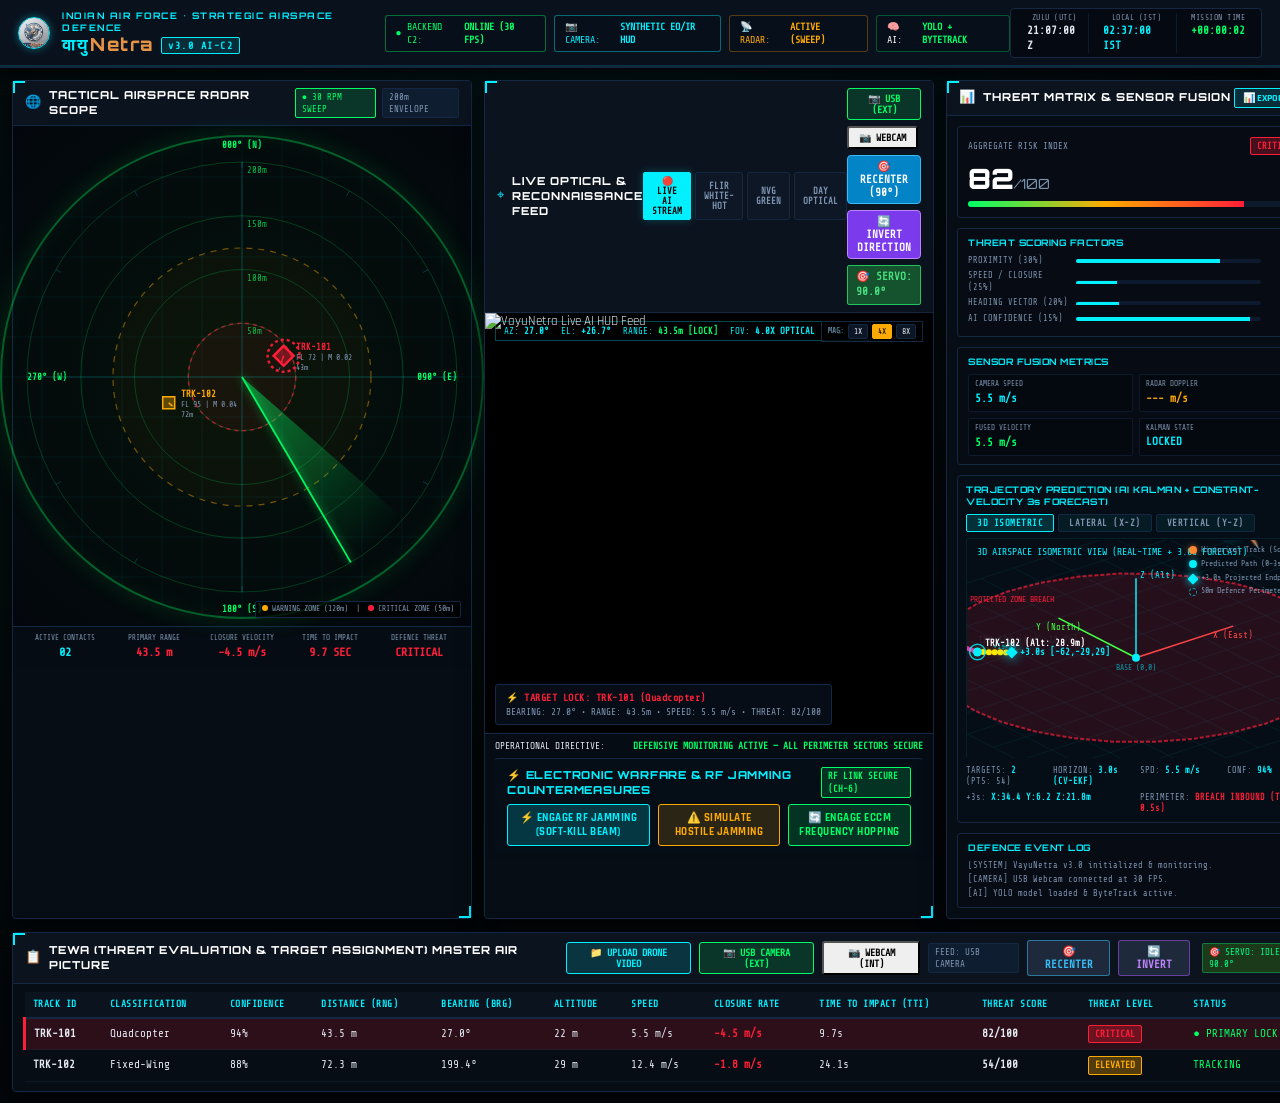
==== frontend/index.html @ 605aa821 "feat(ui): Add prominent hardware gimbal & servo control toolbar directly above the live video feed" ====
<!DOCTYPE html>
<html lang="en">
<head>
  <meta charset="UTF-8">
  <meta name="viewport" content="width=device-width, initial-scale=1.0">
  <title>VayuNetra (वायुNetra) | AI Drone Detection &amp; Airspace Defence C2</title>
  <link rel="stylesheet" href="styles.css?v=3.2">
  <link rel="preconnect" href="https://fonts.googleapis.com">
  <link rel="preconnect" href="https://fonts.gstatic.com" crossorigin>
  <link href="https://fonts.googleapis.com/css2?family=Share+Tech+Mono&family=Rajdhani:wght@500;600;700&family=Orbitron:wght@600;800;900&family=Inter:wght@400;500;600;700&display=swap" rel="stylesheet">
</head>
<body class="cinematic-command-center">

  <!-- =========================================================================
       CLEAN STRATEGIC C2 HEADER
       ========================================================================= -->
  <header class="warroom-header">
    <div class="header-left">
      <div class="iaf-emblem-wrap">
        <img src="vayu_netra_logo.jpg" alt="VayuNetra Logo" width="32" height="32" class="vayu-netra-logo-img" style="width:32px !important; height:32px !important; max-width:32px !important; max-height:32px !important; border-radius:50%; object-fit:cover; flex-shrink:0; border:1.5px solid #00f0ff; box-shadow:0 0 8px rgba(0,240,255,0.4); display:inline-block;">
        <div class="title-group">
          <div class="command-motto">INDIAN AIR FORCE • STRATEGIC AIRSPACE DEFENCE</div>
          <h1 class="main-screen-title"><span class="brand-hi">वायु</span><span class="brand-en">Netra</span> <span class="badge-sector">v3.0 AI-C2</span></h1>
        </div>
      </div>
    </div>

    <!-- CENTER: SYSTEM STATUS PILLS -->
    <div class="header-center">
      <div class="clean-status-pill-group">
        <div class="status-pill pill-online" id="status-pill-c2">
          <span class="pill-dot">●</span> BACKEND C2: <strong id="c2-fps-text">ONLINE (30 FPS)</strong>
        </div>
        <div class="status-pill pill-active" id="status-pill-cam">
          📷 CAMERA: <strong id="cam-status-text">USB WEBCAM (LIVE)</strong>
        </div>
        <div class="status-pill pill-standby" id="status-pill-radar">
          📡 RADAR: <strong id="radar-status-text">STANDBY</strong>
        </div>
        <div class="status-pill pill-ai">
          🧠 AI: <strong class="text-green">YOLO + BYTETRACK</strong>
        </div>
      </div>
    </div>

    <!-- RIGHT: MISSION CLOCKS -->
    <div class="header-right">
      <div class="quad-clock-array">
        <div class="clock-cell">
          <span class="ck-label">ZULU (UTC)</span>
          <span id="clock-zulu" class="ck-val">07:15:32 Z</span>
        </div>
        <div class="clock-cell">
          <span class="ck-label">LOCAL (IST)</span>
          <span id="clock-ist" class="ck-val text-cyan">12:45:32 IST</span>
        </div>
        <div class="clock-cell">
          <span class="ck-label">MISSION TIME</span>
          <span id="clock-met" class="ck-val text-green">+01:42:19</span>
        </div>
      </div>
    </div>
  </header>

  <!-- =========================================================================
       MAIN 3-COLUMN TACTICAL GRID + BOTTOM TARGET MATRIX
       ========================================================================= -->
  <main class="warroom-grid">

    <!-- PANEL 1 (LEFT): TACTICAL AIRSPACE RADAR SCOPE -->
    <section class="c2-display-panel panel-big-board">
      <div class="display-panel-header">
        <div class="panel-tag-group">
          <span class="panel-icon">🌐</span>
          <h2>TACTICAL AIRSPACE RADAR SCOPE</h2>
        </div>
        <div class="panel-pills">
          <span class="pill-mil pill-pulse">● 30 RPM SWEEP</span>
          <span class="pill-mil">200m ENVELOPE</span>
        </div>
      </div>

      <div class="radar-scope-container">
        <canvas id="radarCanvas" width="480" height="480"></canvas>
        <div class="radar-hud-markings">
          <div class="bearing-mark mark-n">000° (N)</div>
          <div class="bearing-mark mark-e">090° (E)</div>
          <div class="bearing-mark mark-s">180° (S)</div>
          <div class="bearing-mark mark-w">270° (W)</div>
          <div class="sam-legend-badge">
            <span class="dot-sam-akash"></span> WARNING ZONE (120m) &nbsp;|&nbsp;
            <span class="dot-sam-dew"></span> CRITICAL ZONE (50m)
          </div>
        </div>
      </div>

      <!-- Real-time Track Vector Telemetry -->
      <div class="bigboard-telemetry-strip">
        <div class="strip-cell">
          <span class="sc-label">ACTIVE CONTACTS</span>
          <span class="sc-val text-cyan" id="track-count-val">00</span>
        </div>
        <div class="strip-cell">
          <span class="sc-label">PRIMARY RANGE</span>
          <span class="sc-val text-red" id="closest-range-val">--- m</span>
        </div>
        <div class="strip-cell">
          <span class="sc-label">CLOSURE VELOCITY</span>
          <span class="sc-val text-amber" id="max-closure-val">--- m/s</span>
        </div>
        <div class="strip-cell">
          <span class="sc-label">TIME TO IMPACT</span>
          <span class="sc-val text-red" id="tti-val">--- SEC</span>
        </div>
        <div class="strip-cell">
          <span class="sc-label">DEFENCE THREAT</span>
          <span class="sc-val text-green" id="air-threat-level">NOMINAL</span>
        </div>
      </div>
    </section>

    <!-- PANEL 2 (CENTER): LIVE OPTICAL RECONNAISSANCE FEED -->
    <section class="c2-display-panel panel-eoir-pod">
      <div class="display-panel-header">
        <div class="panel-tag-group">
          <span class="panel-icon">⌖</span>
          <h2>LIVE OPTICAL &amp; RECONNAISSANCE FEED</h2>
        </div>
        <!-- Clean Vision Mode Switcher -->
        <div class="vision-mode-bar">
          <button class="btn-vision-mode active" id="mode-live-stream" onclick="setVisionMode('LIVE_STREAM')">🔴 LIVE AI STREAM</button>
          <button class="btn-vision-mode" id="mode-flir-white" onclick="setVisionMode('WHITE_HOT')">FLIR WHITE-HOT</button>
          <button class="btn-vision-mode" id="mode-nvg" onclick="setVisionMode('NVG_GREEN')">NVG GREEN</button>
          <button class="btn-vision-mode" id="mode-optical" onclick="setVisionMode('DAY_OPTICAL')">DAY OPTICAL</button>
        </div>

        <!-- Dedicated Hardware Gimbal & Servo Toolbar -->
        <div style="display: flex; align-items: center; gap: 6px; margin-left: auto; flex-wrap: wrap;">
          <button class="btn-source-ctrl btn-usb-act" id="btn-switch-usb1-top" onclick="switchVideoSource('1')" title="Switch to External USB Camera">📷 USB (EXT)</button>
          <button class="btn-source-ctrl btn-cam-act" id="btn-switch-usb0-top" onclick="switchVideoSource('0')" title="Switch to Built-in Laptop Webcam">📷 WEBCAM</button>
          <button class="btn-source-ctrl" style="background: #0284c7; border: 1px solid #38bdf8; color: #ffffff; font-weight: bold; font-size: 11px; padding: 4px 9px; cursor: pointer; border-radius: 4px;" onclick="recenterServo()" title="Center Servo to 90 degrees">🎯 RECENTER (90°)</button>
          <button class="btn-source-ctrl" style="background: #7c3aed; border: 1px solid #c084fc; color: #ffffff; font-weight: bold; font-size: 11px; padding: 4px 9px; cursor: pointer; border-radius: 4px;" onclick="toggleInvertServo()" title="Reverse rotation direction if moving away">🔄 INVERT DIRECTION</button>
          <span class="pill-mil" id="servo-status-badge-top" style="background: #14532d; color: #4ade80; border: 1px solid #22c55e; font-weight: bold; font-size: 11px; padding: 4px 8px;">🎯 SERVO: 90.0°</span>
        </div>
      </div>

      <div class="optical-feed-container">
        <!-- Live AI MJPEG Feed (From USB Camera + YOLO Inference) -->
        <img id="mjpegVideoFeed" src="/api/video_feed" alt="VayuNetra Live AI HUD Feed" style="position: absolute; top: 0; left: 0; width: 100%; height: 100%; object-fit: contain; z-index: 1;" onerror="setTimeout(() => { this.src = '/api/video_feed?t=' + Date.now(); }, 2000);" onload="this.style.display='block';">
        <canvas id="opticalCanvas" width="660" height="420" style="position: relative; z-index: 0;"></canvas>
        
        <!-- Clean HUD Overlay -->
        <div class="flir-cinematic-overlay">
          <!-- Top Telemetry Row -->
          <div class="flir-top-bar">
            <span>AZ: <strong id="fcr-az-val">000.0°</strong></span>
            <span>EL: <strong id="fcr-el-val">+00.0°</strong></span>
            <span>RANGE: <strong class="text-green" id="lrf-status">---</strong></span>
            <span>FOV: <strong id="zoom-text">4.0X OPTICAL</strong></span>
            <span>FPS: <strong class="text-cyan" id="cam-fps-val">30.0</strong></span>
          </div>

          <!-- Digital Zoom Controls -->
          <div class="flir-zoom-controls">
            <span class="zoom-label">MAG:</span>
            <button class="btn-zoom" onclick="setZoomLevel(1)">1X</button>
            <button class="btn-zoom active" onclick="setZoomLevel(4)">4X</button>
            <button class="btn-zoom" onclick="setZoomLevel(8)">8X</button>
          </div>

          <!-- Target Lock Status -->
          <div class="laser-designator-box">
            <div class="designator-title" id="designation-title">⚡ TARGET STATUS: SCANNING AIRSPACE</div>
            <div class="designator-desc" id="designation-text">
              NO ACTIVE HOSTILE IN PERIMETER • CONTINUOUS SENSOR MONITORING ACTIVE
            </div>
          </div>
        </div>
      </div>

      <!-- Action Bar & RF Jamming Control Panel -->
      <div class="clean-action-bar">
        <div class="directive-strip">
          <span>OPERATIONAL DIRECTIVE:</span>
          <strong class="text-green" id="directive-text">DEFENSIVE MONITORING ACTIVE — ALL PERIMETER SECTORS SECURE</strong>
        </div>

        <!-- Dedicated RF Jamming Control Options -->
        <div class="rf-jamming-control-panel">
          <div class="rf-panel-header">
            <span class="rf-panel-title">⚡ ELECTRONIC WARFARE &amp; RF JAMMING COUNTERMEASURES</span>
            <span class="rf-status-badge tag-secure" id="rf-control-status-badge">RF LINK SECURE (CH-6)</span>
          </div>
          <div class="rf-action-btn-group">
            <button class="btn-rf-action btn-softkill" onclick="executeSoftKill()">
              ⚡ ENGAGE RF JAMMING (SOFT-KILL BEAM)
            </button>
            <button class="btn-rf-action btn-jam-sim" id="btn-jam-sim-cam" onclick="toggleHostileJamming()">
              ⚠️ SIMULATE HOSTILE JAMMING
            </button>
            <button class="btn-rf-action btn-eccm-hop" id="btn-eccm-hop-cam" onclick="executeEccmFrequencyHop()">
              🔄 ENGAGE ECCM FREQUENCY HOPPING
            </button>
          </div>
        </div>
      </div>
    </section>

    <!-- PANEL 3 (RIGHT): THREAT MATRIX & SENSOR FUSION -->
    <section class="c2-display-panel panel-threat-analytics">
      <div class="display-panel-header">
        <div class="panel-tag-group">
          <span class="panel-icon">📊</span>
          <h2>THREAT MATRIX &amp; SENSOR FUSION</h2>
        </div>
        <button class="btn-export-csv" onclick="exportMissionReportCsv()">📊 EXPORT CSV</button>
      </div>

      <div class="threat-panel-content">
        <!-- Threat Gauge Card -->
        <div class="threat-score-card">
          <div class="threat-gauge-header">
            <span>AGGREGATE RISK INDEX</span>
            <span class="threat-level-badge level-nominal" id="main-threat-badge">NOMINAL</span>
          </div>
          <div class="threat-score-number" id="main-threat-score-val">00<span class="score-max">/100</span></div>
          <div class="threat-progress-track">
            <div class="threat-progress-bar" id="main-threat-progress-bar" style="width: 0%;"></div>
          </div>
        </div>

        <!-- Risk Factor Breakdown -->
        <div class="risk-breakdown-box">
          <div class="breakdown-title">THREAT SCORING FACTORS</div>
          <div class="factor-row">
            <span>PROXIMITY (30%)</span>
            <div class="factor-bar-wrap"><div class="factor-bar-fill" id="factor-prox" style="width: 0%;"></div></div>
            <span class="factor-val" id="factor-prox-val">0%</span>
          </div>
          <div class="factor-row">
            <span>SPEED / CLOSURE (25%)</span>
            <div class="factor-bar-wrap"><div class="factor-bar-fill" id="factor-spd" style="width: 0%;"></div></div>
            <span class="factor-val" id="factor-spd-val">0%</span>
          </div>
          <div class="factor-row">
            <span>HEADING VECTOR (20%)</span>
            <div class="factor-bar-wrap"><div class="factor-bar-fill" id="factor-hdg" style="width: 0%;"></div></div>
            <span class="factor-val" id="factor-hdg-val">0%</span>
          </div>
          <div class="factor-row">
            <span>AI CONFIDENCE (15%)</span>
            <div class="factor-bar-wrap"><div class="factor-bar-fill" id="factor-conf" style="width: 0%;"></div></div>
            <span class="factor-val" id="factor-conf-val">0%</span>
          </div>
        </div>

        <!-- Sensor Fusion Metrics -->
        <div class="fusion-metrics-box">
          <div class="breakdown-title">SENSOR FUSION METRICS</div>
          <div class="fusion-metric-grid">
            <div class="f-metric-cell">
              <span class="f-label">CAMERA SPEED</span>
              <span class="f-val text-cyan" id="metric-cam-spd">0.0 m/s</span>
            </div>
            <div class="f-metric-cell">
              <span class="f-label">RADAR DOPPLER</span>
              <span class="f-val text-amber" id="metric-rad-spd">--- m/s</span>
            </div>
            <div class="f-metric-cell">
              <span class="f-label">FUSED VELOCITY</span>
              <span class="f-val text-green" id="metric-fused-spd">0.0 m/s</span>
            </div>
            <div class="f-metric-cell">
              <span class="f-label">KALMAN STATE</span>
              <span class="f-val text-cyan" id="metric-kalman-state">LOCKED</span>
            </div>
          </div>
        </div>

        <!-- TRAJECTORY PREDICTION VISUALIZATION -->
        <div class="trajectory-viz-box">
          <div class="breakdown-title">TRAJECTORY PREDICTION (AI KALMAN + CONSTANT-VELOCITY 3s FORECAST)</div>
          <div class="traj-view-tabs">
            <button class="traj-tab active" id="tab-3d" onclick="window.trajViz && window.trajViz.setView('3d')">3D ISOMETRIC</button>
            <button class="traj-tab" id="tab-lateral" onclick="window.trajViz && window.trajViz.setView('lateral')">LATERAL (X-Z)</button>
            <button class="traj-tab" id="tab-vertical" onclick="window.trajViz && window.trajViz.setView('vertical')">VERTICAL (Y-Z)</button>
          </div>
          <div class="traj-canvas-wrap">
            <canvas id="trajectoryCanvas" width="480" height="260"></canvas>
            <div class="traj-legend">
              <span class="legend-item"><span class="legend-dot leg-actual"></span> Historical Track (Solid)</span>
              <span class="legend-item"><span class="legend-dot leg-predicted"></span> Predicted Path (0–3s)</span>
              <span class="legend-item"><span class="legend-dot leg-endpoint"></span> +3.0s Projected Endpoint</span>
              <span class="legend-item"><span class="legend-dot leg-perimeter"></span> 50m Defence Perimeter</span>
            </div>
          </div>
          <div class="traj-stats-grid">
            <span class="traj-stat" id="traj-stat-points">TARGETS: <strong>0</strong></span>
            <span class="traj-stat" id="traj-stat-horizon">HORIZON: <strong>3.0s (CV-EKF)</strong></span>
            <span class="traj-stat" id="traj-stat-speed">SPD: <strong>-- m/s</strong></span>
            <span class="traj-stat" id="traj-stat-confidence">CONF: <strong>--%</strong></span>
            <span class="traj-stat traj-stat-wide" id="traj-stat-pred3s">+3s: <strong>AWAITING TRACK</strong></span>
            <span class="traj-stat traj-stat-wide" id="traj-stat-zone">PERIMETER: <strong style="color:#00ff66;">SECURE</strong></span>
          </div>
        </div>

        <!-- Compact Defence Event Log -->
        <div class="clean-event-log-box compact-log">
          <div class="breakdown-title">DEFENCE EVENT LOG</div>
          <div class="event-log-list" id="event-log-container">
            <div class="log-item log-info">[SYSTEM] VayuNetra v3.0 initialized &amp; monitoring.</div>
            <div class="log-item log-info">[CAMERA] USB Webcam connected at 30 FPS.</div>
            <div class="log-item log-info">[AI] YOLO model loaded &amp; ByteTrack active.</div>
          </div>
        </div>

      </div>
    </section>

    <!-- PANEL 4 (BOTTOM): TEWA MASTER AIR TRACK MATRIX & VIDEO INGESTION -->
    <section class="c2-display-panel panel-bottom-tewa">
      <div class="display-panel-header">
        <div class="panel-tag-group">
          <span class="panel-icon">📋</span>
          <h2>TEWA (THREAT EVALUATION &amp; TARGET ASSIGNMENT) MASTER AIR PICTURE</h2>
        </div>

        <!-- VIDEO INGESTION & SOURCE SWITCH CONTROLS -->
        <div class="video-source-controls">
          <input type="file" id="videoFileInput" accept="video/mp4,video/avi,video/mov,video/mkv,video/webm" style="display: none;" onchange="handleVideoUpload(event)">
          <button class="btn-source-ctrl btn-upload-act" id="btn-upload-video" onclick="document.getElementById('videoFileInput').click()">
            📁 UPLOAD DRONE VIDEO
          </button>
          <button class="btn-source-ctrl btn-usb-act" id="btn-switch-usb1" onclick="switchVideoSource('1')">
            📷 USB CAMERA (EXT)
          </button>
          <button class="btn-source-ctrl btn-cam-act" id="btn-switch-usb0" onclick="switchVideoSource('0')">
            📷 WEBCAM (INT)
          </button>
          <span class="pill-mil pill-active" id="current-stream-source-badge">FEED: USB CAMERA</span>
          <button class="btn-source-ctrl" style="background: #1e293b; border: 1px solid #38bdf888; color: #38bdf8; font-size: 11px; padding: 4px 8px;" onclick="recenterServo()">🎯 RECENTER</button>
          <button class="btn-source-ctrl" style="background: #1e293b; border: 1px solid #a855f788; color: #c084fc; font-size: 11px; padding: 4px 8px;" onclick="toggleInvertServo()">🔄 INVERT</button>
          <span class="pill-mil" id="servo-status-badge" style="background: #1a3a1a; color: #00ff88; border: 1px solid #00ff8855; margin-left: 4px;">🎯 SERVO: IDLE 90.0°</span>
        </div>
      </div>

      <div id="video-upload-status-bar" class="upload-status-bar" style="display: none;">
        <span id="upload-status-text">Uploading drone video...</span>
      </div>

      <div class="tewa-table-wrap">
        <table class="tewa-table">
          <thead>
            <tr>
              <th>TRACK ID</th>
              <th>CLASSIFICATION</th>
              <th>CONFIDENCE</th>
              <th>DISTANCE (RNG)</th>
              <th>BEARING (BRG)</th>
              <th>ALTITUDE</th>
              <th>SPEED</th>
              <th>CLOSURE RATE</th>
              <th>TIME TO IMPACT (TTI)</th>
              <th>THREAT SCORE</th>
              <th>THREAT LEVEL</th>
              <th>STATUS</th>
            </tr>
          </thead>
          <tbody id="tewa-table-body">
            <tr>
              <td colspan="12" style="text-align: center; color: var(--text-dim); padding: 16px;">
                NO AIRBORNE TARGETS DETECTED IN PERIMETER • SYSTEM SCANNING
              </td>
            </tr>
          </tbody>
        </table>
      </div>
    </section>

  </main>

  <!-- JAVASCRIPT MODULES -->
  <script src="js/radar_scope.js?v=3.3"></script>
  <script src="js/optical_hud.js?v=3.3"></script>
  <script src="js/trajectory_viz.js?v=3.3"></script>
  <script src="app.js?v=3.3"></script>
</body>
</html>
---- frontend/styles.css ----
/* ==========================================================================
   SMART SHIELD — CLEAN AIRSPACE DEFENCE & THREAT C2 DASHBOARD
   Modern Dark-Mode Tactical Theme
   ========================================================================== */

:root {
  --bg-deep-space: #03060a;
  --bg-panel: rgba(8, 14, 22, 0.94);
  --bg-panel-dark: rgba(4, 8, 14, 0.98);
  --bg-header: rgba(10, 18, 30, 0.98);

  --neon-cyan: #00f0ff;
  --neon-cyan-glow: rgba(0, 240, 255, 0.25);
  --neon-red: #ff1e38;
  --neon-red-glow: rgba(255, 30, 56, 0.4);
  --neon-amber: #ffaa00;
  --neon-green: #00ff66;
  --neon-green-glow: rgba(0, 255, 102, 0.2);

  --border-mil: #142844;
  --border-active: #00f0ff;
  --border-red: #ff1e38;

  --text-main: #e2e8f0;
  --text-dim: #7e94b0;
  --text-muted: #3d506a;

  --font-mono: 'Share Tech Mono', monospace;
  --font-title: 'Rajdhani', sans-serif;
  --font-stencil: 'Orbitron', sans-serif;
}

* {
  box-sizing: border-box;
  margin: 0;
  padding: 0;
}

body.cinematic-command-center {
  background-color: var(--bg-deep-space);
  background-image: 
    radial-gradient(circle at 50% 0%, rgba(0, 240, 255, 0.05) 0%, transparent 60%),
    radial-gradient(circle at 10% 40%, rgba(0, 255, 102, 0.03) 0%, transparent 50%),
    linear-gradient(rgba(3, 6, 10, 0.98), rgba(3, 6, 10, 0.98)),
    repeating-linear-gradient(0deg, transparent, transparent 2px, rgba(0, 240, 255, 0.012) 2px, rgba(0, 240, 255, 0.012) 4px);
  color: var(--text-main);
  font-family: var(--font-title);
  font-size: 13px;
  line-height: 1.35;
  min-height: 100vh;
  overflow-x: hidden;
  user-select: none;
}

/* ==========================================================================
   CLEAN C2 HEADER
   ========================================================================== */

.warroom-header {
  display: flex;
  justify-content: space-between;
  align-items: center;
  padding: 8px 18px;
  background: var(--bg-header);
  border-bottom: 2px solid var(--border-mil);
  box-shadow: 0 4px 20px rgba(0, 0, 0, 0.8), inset 0 -1px 0 rgba(0, 240, 255, 0.15);
}

.header-left {
  display: flex;
  align-items: center;
}

.iaf-emblem-wrap {
  display: flex;
  align-items: center;
  gap: 12px;
}

.vayu-netra-logo-img {
  height: 32px !important;
  width: 32px !important;
  max-width: 32px !important;
  max-height: 32px !important;
  flex-shrink: 0;
  border-radius: 50%;
  border: 1.5px solid rgba(0, 240, 255, 0.6);
  box-shadow: 0 0 8px rgba(0, 240, 255, 0.3);
  object-fit: cover;
  display: inline-block;
}

.brand-hi {
  color: #00f0ff;
  font-weight: 900;
  font-family: 'Rajdhani', sans-serif;
  margin-right: 2px;
}

.brand-en {
  color: #e59344;
  font-weight: 800;
  font-family: 'Orbitron', sans-serif;
}

.command-motto {
  font-family: var(--font-stencil);
  font-size: 9px;
  letter-spacing: 1.5px;
  color: var(--neon-cyan);
  font-weight: 700;
}

.main-screen-title {
  font-family: var(--font-stencil);
  font-size: 18px;
  font-weight: 800;
  letter-spacing: 1.5px;
  color: #ffffff;
  line-height: 1.2;
}

.badge-sector {
  background: rgba(0, 240, 255, 0.12);
  color: var(--neon-cyan);
  font-size: 10px;
  padding: 2px 6px;
  border-radius: 2px;
  border: 1px solid var(--neon-cyan);
  vertical-align: middle;
  font-family: var(--font-mono);
}

/* CLEAN STATUS PILLS IN HEADER */
.clean-status-pill-group {
  display: flex;
  gap: 8px;
  align-items: center;
}

.status-pill {
  font-family: var(--font-mono);
  font-size: 10px;
  padding: 4px 10px;
  border-radius: 3px;
  border: 1px solid var(--border-mil);
  background: rgba(8, 16, 28, 0.8);
  display: flex;
  align-items: center;
  gap: 5px;
}

.pill-online {
  border-color: rgba(0, 255, 102, 0.4);
  color: var(--neon-green);
}

.pill-active {
  border-color: rgba(0, 240, 255, 0.4);
  color: var(--neon-cyan);
}

.pill-standby {
  border-color: rgba(255, 170, 0, 0.3);
  color: var(--neon-amber);
}

.pill-ai {
  border-color: rgba(0, 255, 102, 0.3);
  color: #fff;
}

.pill-dot {
  color: var(--neon-green);
  animation: pulseDot 1.2s infinite;
}

@keyframes pulseDot {
  50% { opacity: 0.3; }
}

/* CLOCK ARRAY */
.header-right {
  display: flex;
  align-items: center;
}

.quad-clock-array {
  display: flex;
  gap: 8px;
  background: rgba(4, 8, 14, 0.8);
  border: 1px solid var(--border-mil);
  padding: 4px 10px;
  border-radius: 4px;
}

.clock-cell {
  display: flex;
  flex-direction: column;
  align-items: center;
  padding: 0 6px;
  border-right: 1px solid rgba(20, 40, 68, 0.6);
}
.clock-cell:last-child { border-right: none; }

.ck-label {
  font-family: var(--font-mono);
  font-size: 8px;
  color: var(--text-dim);
  letter-spacing: 0.5px;
}

.ck-val {
  font-family: var(--font-mono);
  font-size: 11px;
  font-weight: 700;
}

/* ==========================================================================
   MAIN MULTI-DISPLAY GRID LAYOUT (3 COLUMNS + BOTTOM TABLE)
   ========================================================================== */

.warroom-grid {
  display: grid;
  grid-template-columns: 460px 1fr 380px;
  gap: 12px;
  padding: 12px;
}

.panel-bottom-tewa {
  grid-column: 1 / -1;
}

.c2-display-panel {
  background: var(--bg-panel);
  border: 1px solid var(--border-mil);
  border-radius: 4px;
  display: flex;
  flex-direction: column;
  backdrop-filter: blur(14px);
  box-shadow: 0 8px 24px rgba(0, 0, 0, 0.6);
  position: relative;
}

.c2-display-panel::before {
  content: '';
  position: absolute;
  top: 0; left: 0; width: 10px; height: 10px;
  border-top: 2px solid var(--neon-cyan);
  border-left: 2px solid var(--neon-cyan);
  pointer-events: none;
}
.c2-display-panel::after {
  content: '';
  position: absolute;
  bottom: 0; right: 0; width: 10px; height: 10px;
  border-bottom: 2px solid var(--neon-cyan);
  border-right: 2px solid var(--neon-cyan);
  pointer-events: none;
}

.display-panel-header {
  display: flex;
  justify-content: space-between;
  align-items: center;
  padding: 7px 12px;
  background: rgba(12, 20, 32, 0.95);
  border-bottom: 1px solid var(--border-mil);
}

.panel-tag-group {
  display: flex;
  align-items: center;
  gap: 8px;
}

.panel-tag-group h2 {
  font-family: var(--font-stencil);
  font-size: 11px;
  font-weight: 800;
  letter-spacing: 1px;
  color: #fff;
  text-transform: uppercase;
}

.panel-icon {
  color: var(--neon-cyan);
  font-size: 13px;
}

.panel-pills {
  display: flex;
  gap: 6px;
}

.pill-mil {
  font-family: var(--font-mono);
  font-size: 9px;
  background: rgba(20, 40, 68, 0.5);
  border: 1px solid var(--border-mil);
  padding: 2px 6px;
  border-radius: 2px;
  color: var(--text-dim);
}

.pill-pulse {
  background: rgba(0, 255, 102, 0.15);
  border-color: var(--neon-green);
  color: var(--neon-green);
  animation: radarPillPulse 1.2s infinite;
}

@keyframes radarPillPulse {
  50% { opacity: 0.4; }
}

/* ==========================================================================
   PANEL 1: RADAR SCOPE
   ========================================================================== */

.radar-scope-container {
  position: relative;
  display: flex;
  justify-content: center;
  align-items: center;
  padding: 8px;
  background: radial-gradient(circle, #04120a 0%, #03070d 100%);
}

#radarCanvas {
  border-radius: 50%;
  border: 2px solid rgba(0, 255, 102, 0.35);
  box-shadow: 0 0 25px rgba(0, 255, 102, 0.12), inset 0 0 25px rgba(0, 255, 102, 0.06);
}

.radar-hud-markings {
  position: absolute;
  top: 0; left: 0; right: 0; bottom: 0;
  pointer-events: none;
}

.bearing-mark {
  position: absolute;
  font-family: var(--font-mono);
  font-size: 9px;
  color: var(--neon-green);
  font-weight: 700;
}
.mark-n { top: 12px; left: 50%; transform: translateX(-50%); }
.mark-s { bottom: 12px; left: 50%; transform: translateX(-50%); }
.mark-e { right: 14px; top: 50%; transform: translateY(-50%); }
.mark-w { left: 14px; top: 50%; transform: translateY(-50%); }

.sam-legend-badge {
  position: absolute;
  bottom: 8px;
  right: 10px;
  background: rgba(0, 0, 0, 0.7);
  border: 1px solid var(--border-mil);
  padding: 2px 6px;
  border-radius: 2px;
  font-family: var(--font-mono);
  font-size: 8px;
  color: var(--text-dim);
}

.dot-sam-akash {
  display: inline-block;
  width: 6px;
  height: 6px;
  border-radius: 50%;
  background: var(--neon-amber);
}
.dot-sam-dew {
  display: inline-block;
  width: 6px;
  height: 6px;
  border-radius: 50%;
  background: var(--neon-red);
}

.bigboard-telemetry-strip {
  display: grid;
  grid-template-columns: repeat(5, 1fr);
  padding: 6px 8px;
  background: rgba(6, 12, 20, 0.95);
  border-top: 1px solid var(--border-mil);
  text-align: center;
}

.strip-cell .sc-label {
  display: block;
  font-family: var(--font-mono);
  font-size: 7.5px;
  color: var(--text-dim);
}

.strip-cell .sc-val {
  font-family: var(--font-mono);
  font-size: 12px;
  font-weight: 700;
}

.text-cyan { color: var(--neon-cyan); }
.text-red { color: var(--neon-red); }
.text-green { color: var(--neon-green); }
.text-amber { color: var(--neon-amber); }

/* ==========================================================================
   PANEL 2: OPTICAL VIDEO FEED
   ========================================================================== */

.vision-mode-bar {
  display: flex;
  gap: 4px;
}

.btn-vision-mode {
  font-family: var(--font-mono);
  font-size: 9px;
  font-weight: 700;
  padding: 3px 8px;
  border-radius: 2px;
  border: 1px solid var(--border-mil);
  background: rgba(14, 24, 40, 0.8);
  color: var(--text-dim);
  cursor: pointer;
  transition: all 0.15s ease;
}

.btn-vision-mode.active {
  background: var(--neon-cyan);
  color: #000;
  border-color: var(--neon-cyan);
  box-shadow: 0 0 8px var(--neon-cyan-glow);
}

.optical-feed-container {
  position: relative;
  background: #000;
  display: flex;
  justify-content: center;
  align-items: center;
  min-height: 420px;
  overflow: hidden;
}

#opticalCanvas {
  width: 100%;
  height: 100%;
  object-fit: cover;
}

.flir-cinematic-overlay {
  position: absolute;
  top: 0; left: 0; right: 0; bottom: 0;
  pointer-events: none;
}

.flir-top-bar {
  position: absolute;
  top: 8px;
  left: 10px;
  display: flex;
  gap: 12px;
  background: rgba(0, 0, 0, 0.75);
  border: 1px solid rgba(0, 240, 255, 0.3);
  padding: 3px 8px;
  font-family: var(--font-mono);
  font-size: 9px;
  color: var(--neon-cyan);
}

.flir-zoom-controls {
  position: absolute;
  top: 8px;
  right: 10px;
  display: flex;
  gap: 4px;
  align-items: center;
  background: rgba(0, 0, 0, 0.75);
  border: 1px solid var(--border-mil);
  padding: 2px 6px;
  pointer-events: auto;
}

.zoom-label {
  font-family: var(--font-mono);
  font-size: 8px;
  color: var(--text-dim);
}

.btn-zoom {
  font-family: var(--font-mono);
  font-size: 8px;
  padding: 2px 5px;
  background: rgba(14, 24, 40, 0.9);
  border: 1px solid var(--border-mil);
  color: var(--text-main);
  border-radius: 2px;
  cursor: pointer;
}

.btn-zoom.active {
  background: var(--neon-amber);
  color: #000;
  border-color: var(--neon-amber);
}

.laser-designator-box {
  position: absolute;
  bottom: 8px;
  left: 10px;
  background: rgba(8, 16, 28, 0.85);
  border: 1px solid var(--border-mil);
  padding: 5px 10px;
  border-radius: 3px;
  font-family: var(--font-mono);
}

.designator-title {
  font-size: 10px;
  font-weight: 700;
  color: var(--neon-cyan);
  letter-spacing: 0.5px;
}

.designator-desc {
  font-size: 9.5px;
  color: var(--text-dim);
  margin-top: 2px;
}

.clean-action-bar {
  padding: 6px 10px;
  background: rgba(6, 12, 20, 0.95);
  border-top: 1px solid var(--border-mil);
}

.directive-strip {
  display: flex;
  justify-content: space-between;
  font-family: var(--font-mono);
  font-size: 9.5px;
}

/* ==========================================================================
   PANEL 3: THREAT MATRIX & SENSOR FUSION ANALYTICS
   ========================================================================== */

.threat-panel-content {
  padding: 10px;
  display: flex;
  flex-direction: column;
  gap: 10px;
}

.threat-score-card {
  background: rgba(6, 12, 20, 0.9);
  border: 1px solid var(--border-mil);
  padding: 10px;
  border-radius: 3px;
}

.threat-gauge-header {
  display: flex;
  justify-content: space-between;
  align-items: center;
  font-family: var(--font-mono);
  font-size: 9px;
  color: var(--text-dim);
}

.threat-level-badge {
  font-family: var(--font-mono);
  font-size: 9px;
  font-weight: 700;
  padding: 2px 6px;
  border-radius: 2px;
}

.level-nominal { background: rgba(0, 255, 102, 0.2); color: var(--neon-green); border: 1px solid var(--neon-green); }
.level-elevated { background: rgba(255, 170, 0, 0.2); color: var(--neon-amber); border: 1px solid var(--neon-amber); }
.level-critical { background: rgba(255, 30, 56, 0.25); color: var(--neon-red); border: 1px solid var(--neon-red); }

.threat-score-number {
  font-family: var(--font-stencil);
  font-size: 28px;
  font-weight: 900;
  color: #fff;
  margin: 4px 0;
}

.score-max {
  font-size: 14px;
  color: var(--text-dim);
  font-weight: 400;
}

.threat-progress-track {
  width: 100%;
  height: 6px;
  background: rgba(20, 40, 68, 0.5);
  border-radius: 3px;
  overflow: hidden;
}

.threat-progress-bar {
  height: 100%;
  background: linear-gradient(90deg, var(--neon-green), var(--neon-amber), var(--neon-red));
  transition: width 0.3s ease;
}

/* RISK FACTOR BREAKDOWN */
.risk-breakdown-box, .fusion-metrics-box, .clean-event-log-box {
  background: rgba(6, 12, 20, 0.9);
  border: 1px solid var(--border-mil);
  padding: 8px 10px;
  border-radius: 3px;
}

.breakdown-title {
  font-family: var(--font-stencil);
  font-size: 9px;
  font-weight: 700;
  color: var(--neon-cyan);
  letter-spacing: 0.5px;
  margin-bottom: 6px;
}

.factor-row {
  display: grid;
  grid-template-columns: 100px 1fr 35px;
  align-items: center;
  gap: 8px;
  font-family: var(--font-mono);
  font-size: 8.5px;
  color: var(--text-dim);
  margin-bottom: 4px;
}

.factor-bar-wrap {
  height: 4px;
  background: rgba(20, 40, 68, 0.5);
  border-radius: 2px;
  overflow: hidden;
}

.factor-bar-fill {
  height: 100%;
  background: var(--neon-cyan);
  transition: width 0.3s ease;
}

.factor-val {
  text-align: right;
  color: #fff;
}

/* FUSION METRICS GRID */
.fusion-metric-grid {
  display: grid;
  grid-template-columns: 1fr 1fr;
  gap: 6px;
}

.f-metric-cell {
  background: rgba(4, 8, 14, 0.8);
  border: 1px solid rgba(20, 40, 68, 0.6);
  padding: 4px 6px;
  border-radius: 2px;
}

.f-metric-cell .f-label {
  display: block;
  font-family: var(--font-mono);
  font-size: 7.5px;
  color: var(--text-dim);
}

.f-metric-cell .f-val {
  font-family: var(--font-mono);
  font-size: 11px;
  font-weight: 700;
}

/* EVENT LOG */
.event-log-list {
  display: flex;
  flex-direction: column;
  gap: 3px;
  max-height: 80px;
  overflow-y: auto;
  font-family: var(--font-mono);
  font-size: 8.5px;
}

.log-item {
  color: var(--text-dim);
  line-height: 1.3;
}

.btn-export-csv {
  font-family: var(--font-title);
  font-size: 10px;
  font-weight: 700;
  padding: 3px 8px;
  background: rgba(0, 240, 255, 0.12);
  border: 1px solid var(--neon-cyan);
  color: var(--neon-cyan);
  border-radius: 2px;
  cursor: pointer;
  transition: all 0.15s ease;
}

.btn-export-csv:hover {
  background: var(--neon-cyan);
  color: #000;
}

/* ==========================================================================
   PANEL 4: TEWA MASTER AIR TRACK MATRIX TABLE
   ========================================================================== */

.tewa-table-wrap {
  padding: 8px 10px;
  overflow-x: auto;
}

.tewa-table {
  width: 100%;
  border-collapse: collapse;
  font-family: var(--font-mono);
  font-size: 11px;
}

.tewa-table th {
  background: rgba(12, 20, 32, 0.95);
  color: var(--neon-cyan);
  text-align: left;
  padding: 6px 8px;
  border-bottom: 2px solid var(--border-mil);
  font-weight: 600;
  font-size: 9.5px;
  letter-spacing: 0.5px;
}

.tewa-table td {
  padding: 6px 8px;
  border-bottom: 1px solid rgba(20, 40, 68, 0.4);
  color: var(--text-main);
  white-space: nowrap;
}

.tewa-table tr:hover {
  background: rgba(0, 240, 255, 0.06);
}

.row-hostile-priority {
  background: rgba(255, 30, 56, 0.15);
  border-left: 3px solid var(--neon-red);
}

.tewa-badge {
  padding: 2px 6px;
  border-radius: 2px;
  font-weight: 700;
  font-size: 9.5px;
  display: inline-block;
}

.tewa-critical { background: rgba(255, 30, 56, 0.3); color: var(--neon-red); border: 1px solid var(--neon-red); }
.tewa-elevated { background: rgba(255, 170, 0, 0.3); color: var(--neon-amber); border: 1px solid var(--neon-amber); }
.tewa-nominal { background: rgba(0, 255, 102, 0.3); color: var(--neon-green); border: 1px solid var(--neon-green); }

/* VIDEO SOURCE CONTROLS */
.video-source-controls {
  display: flex;
  align-items: center;
  gap: 8px;
}

.btn-source-ctrl {
  font-family: var(--font-mono);
  font-size: 10px;
  font-weight: 700;
  padding: 4px 10px;
  border-radius: 3px;
  cursor: pointer;
  transition: all 0.2s ease;
  display: flex;
  align-items: center;
  gap: 5px;
}

.btn-upload-act {
  background: rgba(0, 240, 255, 0.15);
  border: 1px solid var(--neon-cyan);
  color: var(--neon-cyan);
}

.btn-upload-act:hover {
  background: var(--neon-cyan);
  color: #000;
  box-shadow: 0 0 10px var(--neon-cyan-glow);
}

.btn-usb-act {
  background: rgba(0, 255, 102, 0.15);
  border: 1px solid var(--neon-green);
  color: var(--neon-green);
}

.btn-usb-act:hover {
  background: var(--neon-green);
  color: #000;
  box-shadow: 0 0 10px var(--neon-green-glow);
}

.upload-status-bar {
  padding: 6px 12px;
  background: rgba(0, 240, 255, 0.1);
  border-bottom: 1px solid var(--neon-cyan);
  font-family: var(--font-mono);
  font-size: 10px;
  color: var(--neon-cyan);
  display: flex;
  justify-content: space-between;
  align-items: center;
}

/* RF JAMMING CONTROL PANEL AT BOTTOM OF CAMERA VIEW */
.rf-jamming-control-panel {
  padding: 8px 12px;
  background: rgba(6, 14, 24, 0.95);
  border-top: 1px solid var(--border-mil);
  margin-top: 6px;
  border-radius: 3px;
  display: flex;
  flex-direction: column;
  gap: 6px;
}

.rf-panel-header {
  display: flex;
  justify-content: space-between;
  align-items: center;
  font-family: var(--font-mono);
  font-size: 10px;
}

.rf-panel-title {
  font-family: var(--font-stencil);
  font-size: 11px;
  font-weight: 800;
  color: var(--neon-cyan);
  letter-spacing: 0.8px;
}

.rf-status-badge {
  font-size: 9px;
  padding: 2px 6px;
  border-radius: 2px;
  font-weight: 700;
  font-family: var(--font-mono);
}

.tag-secure { background: rgba(0, 255, 102, 0.15); color: var(--neon-green); border: 1px solid var(--neon-green); }
.tag-critical { background: rgba(255, 30, 56, 0.25); color: var(--neon-red); border: 1px solid var(--neon-red); }
.tag-active { background: rgba(0, 240, 255, 0.2); color: var(--neon-cyan); border: 1px solid var(--neon-cyan); }

.rf-action-btn-group {
  display: grid;
  grid-template-columns: 1.4fr 1.2fr 1.2fr;
  gap: 8px;
}

.btn-rf-action {
  font-family: var(--font-title);
  font-size: 11px;
  font-weight: 700;
  padding: 6px 8px;
  border-radius: 3px;
  cursor: pointer;
  letter-spacing: 0.5px;
  text-transform: uppercase;
  transition: all 0.15s ease;
}

.btn-softkill {
  background: rgba(0, 240, 255, 0.18);
  border: 1px solid var(--neon-cyan);
  color: var(--neon-cyan);
}
.btn-softkill:hover {
  background: var(--neon-cyan);
  color: #000;
  box-shadow: 0 0 12px var(--neon-cyan);
}

.btn-jam-sim {
  background: rgba(255, 170, 0, 0.15);
  border: 1px solid var(--neon-amber);
  color: var(--neon-amber);
}
.btn-jam-sim:hover {
  background: var(--neon-amber);
  color: #000;
  box-shadow: 0 0 12px var(--neon-amber);
}

.btn-eccm-hop {
  background: rgba(0, 255, 102, 0.15);
  border: 1px solid var(--neon-green);
  color: var(--neon-green);
}
.btn-eccm-hop:hover {
  background: var(--neon-green);
  color: #000;
  box-shadow: 0 0 12px var(--neon-green);
}

/* TRAJECTORY PREDICTION VISUALIZATION */
.trajectory-viz-box {
  padding: 8px;
  background: rgba(6, 14, 24, 0.95);
  border: 1px solid var(--border-mil);
  border-radius: 4px;
}

.traj-view-tabs {
  display: flex;
  gap: 4px;
  margin: 6px 0;
}

.traj-tab {
  font-family: var(--font-mono);
  font-size: 9px;
  font-weight: 700;
  padding: 3px 10px;
  border-radius: 2px;
  cursor: pointer;
  letter-spacing: 0.5px;
  background: rgba(0, 240, 255, 0.06);
  border: 1px solid var(--border-mil);
  color: var(--text-dim);
  transition: all 0.15s ease;
}

.traj-tab:hover {
  border-color: var(--neon-cyan);
  color: var(--neon-cyan);
}

.traj-tab.active {
  background: rgba(0, 240, 255, 0.15);
  border-color: var(--neon-cyan);
  color: var(--neon-cyan);
}

.traj-canvas-wrap {
  position: relative;
  width: 100%;
  height: 220px;
  background: rgba(4, 10, 20, 0.8);
  border: 1px solid rgba(0, 240, 255, 0.1);
  border-radius: 3px;
  overflow: hidden;
}

.traj-canvas-wrap canvas {
  width: 100%;
  height: 100%;
  display: block;
}

.traj-legend {
  position: absolute;
  top: 6px;
  right: 8px;
  display: flex;
  flex-direction: column;
  gap: 3px;
  font-family: var(--font-mono);
  font-size: 8px;
  color: var(--text-dim);
}

.legend-item {
  display: flex;
  align-items: center;
  gap: 4px;
}

.legend-dot {
  width: 8px;
  height: 8px;
  border-radius: 50%;
  display: inline-block;
}

.leg-actual { background: #ff8833; box-shadow: 0 0 6px rgba(255, 136, 51, 0.6); }
.leg-predicted { background: #00f0ff; box-shadow: 0 0 6px rgba(0, 240, 255, 0.6); }
.leg-endpoint { 
  background: #00f0ff; 
  transform: rotate(45deg);
  border-radius: 1px;
  box-shadow: 0 0 8px #00f0ff; 
}
.leg-perimeter { 
  background: transparent; 
  border: 1.5px dashed rgba(0, 240, 255, 0.6); 
  border-radius: 50%; 
}

.traj-stats-grid {
  display: grid;
  grid-template-columns: repeat(4, 1fr);
  gap: 4px 8px;
  padding: 6px 0 0 0;
  font-family: var(--font-mono);
  font-size: 8.5px;
  color: var(--text-dim);
}

.traj-stat-wide {
  grid-column: span 2;
}

.traj-stat strong {
  color: var(--neon-cyan);
}

/* Compact Event Log */
.compact-log {
  max-height: 80px;
  overflow-y: auto;
}

.compact-log .event-log-list {
  max-height: 60px;
  overflow-y: auto;
}
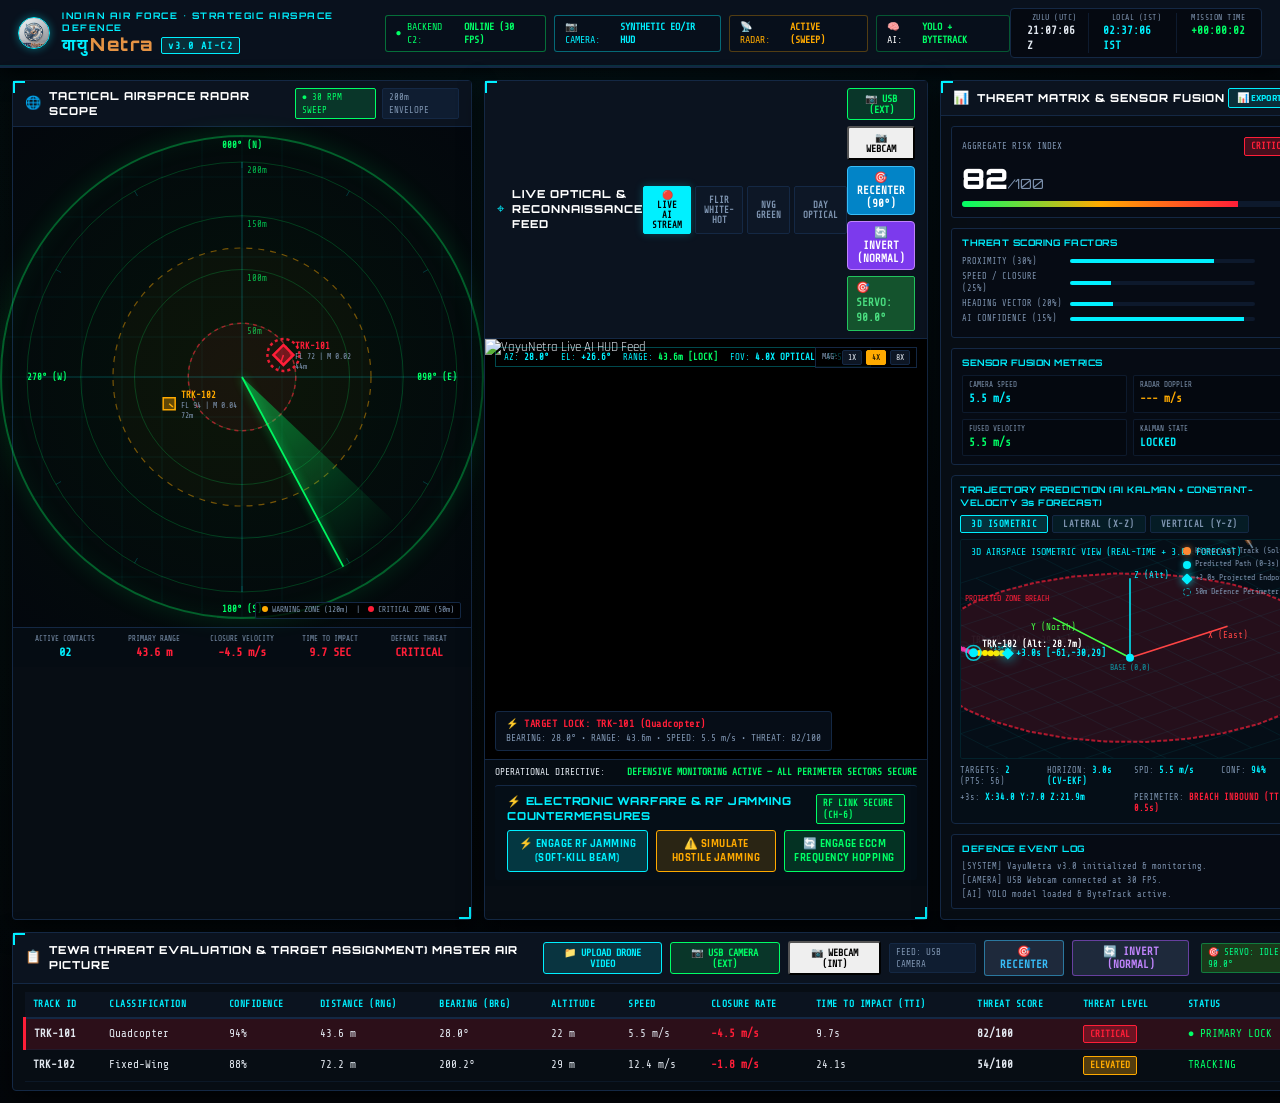
==== commit 4aba5406: "fix(gimbal): Change default invert_pan to False and add dynamic state labels to Invert button" ====
--- a/frontend/index.html
+++ b/frontend/index.html
@@ -139,7 +139,7 @@
           <button class="btn-source-ctrl btn-usb-act" id="btn-switch-usb1-top" onclick="switchVideoSource('1')" title="Switch to External USB Camera">📷 USB (EXT)</button>
           <button class="btn-source-ctrl btn-cam-act" id="btn-switch-usb0-top" onclick="switchVideoSource('0')" title="Switch to Built-in Laptop Webcam">📷 WEBCAM</button>
           <button class="btn-source-ctrl" style="background: #0284c7; border: 1px solid #38bdf8; color: #ffffff; font-weight: bold; font-size: 11px; padding: 4px 9px; cursor: pointer; border-radius: 4px;" onclick="recenterServo()" title="Center Servo to 90 degrees">🎯 RECENTER (90°)</button>
-          <button class="btn-source-ctrl" style="background: #7c3aed; border: 1px solid #c084fc; color: #ffffff; font-weight: bold; font-size: 11px; padding: 4px 9px; cursor: pointer; border-radius: 4px;" onclick="toggleInvertServo()" title="Reverse rotation direction if moving away">🔄 INVERT DIRECTION</button>
+          <button class="btn-source-ctrl" id="btn-invert-top" style="background: #7c3aed; border: 1px solid #c084fc; color: #ffffff; font-weight: bold; font-size: 11px; padding: 4px 9px; cursor: pointer; border-radius: 4px;" onclick="toggleInvertServo()" title="Click to reverse rotation direction">🔄 INVERT (NORMAL)</button>
           <span class="pill-mil" id="servo-status-badge-top" style="background: #14532d; color: #4ade80; border: 1px solid #22c55e; font-weight: bold; font-size: 11px; padding: 4px 8px;">🎯 SERVO: 90.0°</span>
         </div>
       </div>
@@ -339,7 +339,7 @@
           </button>
           <span class="pill-mil pill-active" id="current-stream-source-badge">FEED: USB CAMERA</span>
           <button class="btn-source-ctrl" style="background: #1e293b; border: 1px solid #38bdf888; color: #38bdf8; font-size: 11px; padding: 4px 8px;" onclick="recenterServo()">🎯 RECENTER</button>
-          <button class="btn-source-ctrl" style="background: #1e293b; border: 1px solid #a855f788; color: #c084fc; font-size: 11px; padding: 4px 8px;" onclick="toggleInvertServo()">🔄 INVERT</button>
+          <button class="btn-source-ctrl" id="btn-invert-bottom" style="background: #1e293b; border: 1px solid #a855f788; color: #c084fc; font-size: 11px; padding: 4px 8px;" onclick="toggleInvertServo()">🔄 INVERT (NORMAL)</button>
           <span class="pill-mil" id="servo-status-badge" style="background: #1a3a1a; color: #00ff88; border: 1px solid #00ff8855; margin-left: 4px;">🎯 SERVO: IDLE 90.0°</span>
         </div>
       </div>
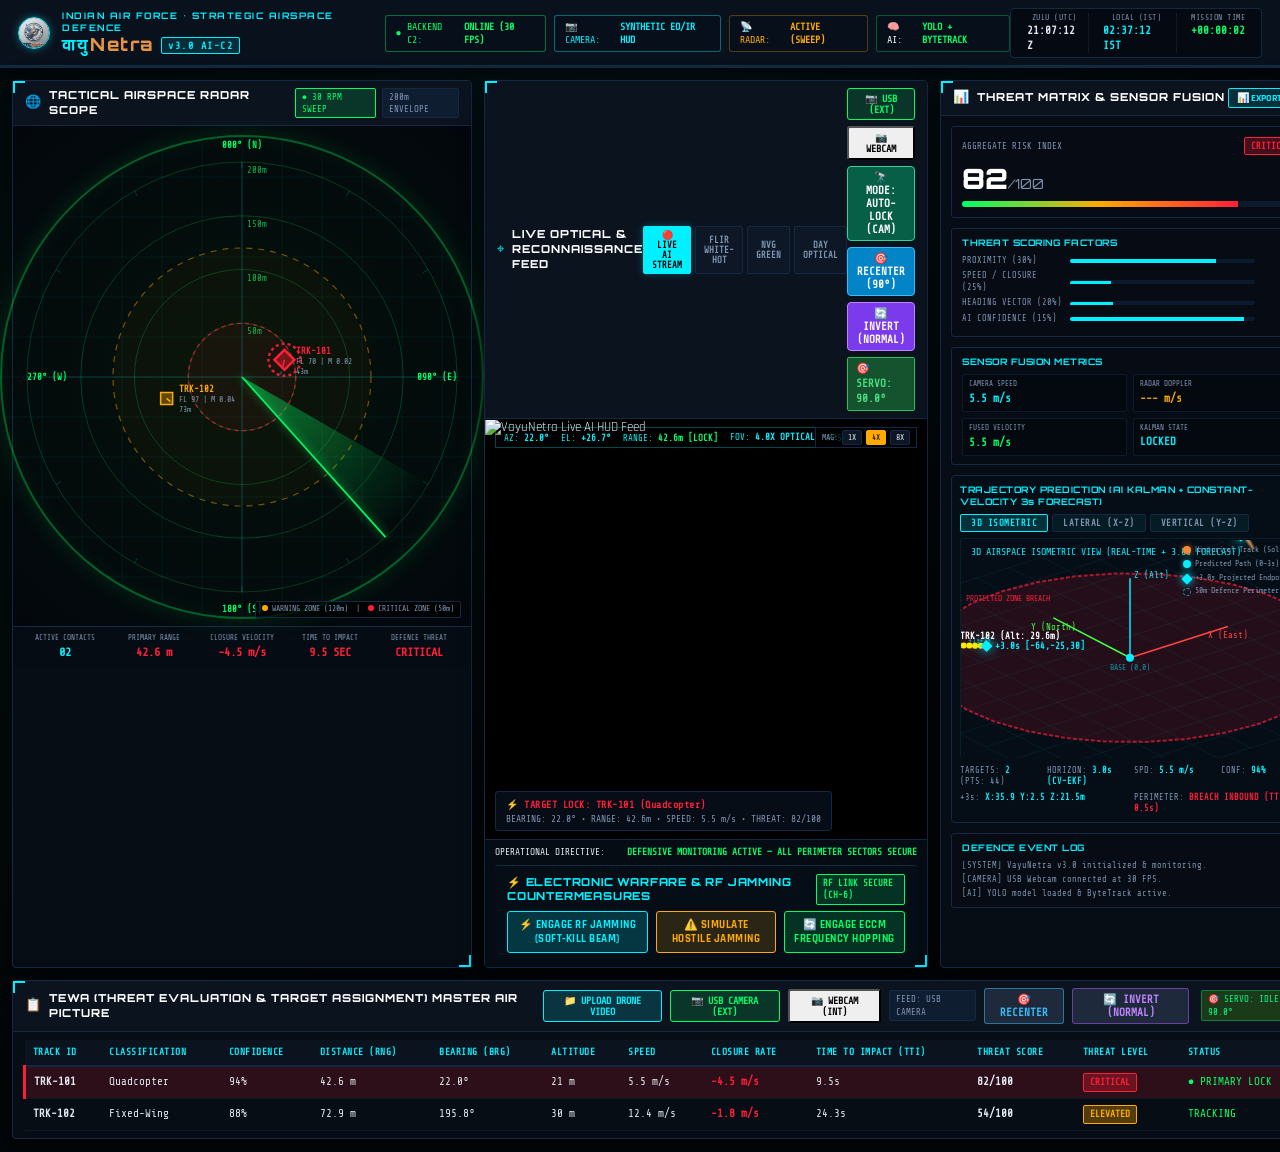
==== commit 76c3190b: "feat(tracking): Implement closed-loop visual servoing auto-lock, ByteTrack persistence, velocity coa" ====
--- a/frontend/index.html
+++ b/frontend/index.html
@@ -138,6 +138,7 @@
         <div style="display: flex; align-items: center; gap: 6px; margin-left: auto; flex-wrap: wrap;">
           <button class="btn-source-ctrl btn-usb-act" id="btn-switch-usb1-top" onclick="switchVideoSource('1')" title="Switch to External USB Camera">📷 USB (EXT)</button>
           <button class="btn-source-ctrl btn-cam-act" id="btn-switch-usb0-top" onclick="switchVideoSource('0')" title="Switch to Built-in Laptop Webcam">📷 WEBCAM</button>
+          <button class="btn-source-ctrl" id="btn-mode-top" style="background: #065f46; border: 1px solid #34d399; color: #ffffff; font-weight: bold; font-size: 11px; padding: 4px 9px; cursor: pointer; border-radius: 4px;" onclick="toggleGimbalMode()" title="Toggle Camera-Mounted Active Lock vs Stationary Pointer">🔭 MODE: AUTO-LOCK (CAM)</button>
           <button class="btn-source-ctrl" style="background: #0284c7; border: 1px solid #38bdf8; color: #ffffff; font-weight: bold; font-size: 11px; padding: 4px 9px; cursor: pointer; border-radius: 4px;" onclick="recenterServo()" title="Center Servo to 90 degrees">🎯 RECENTER (90°)</button>
           <button class="btn-source-ctrl" id="btn-invert-top" style="background: #7c3aed; border: 1px solid #c084fc; color: #ffffff; font-weight: bold; font-size: 11px; padding: 4px 9px; cursor: pointer; border-radius: 4px;" onclick="toggleInvertServo()" title="Click to reverse rotation direction">🔄 INVERT (NORMAL)</button>
           <span class="pill-mil" id="servo-status-badge-top" style="background: #14532d; color: #4ade80; border: 1px solid #22c55e; font-weight: bold; font-size: 11px; padding: 4px 8px;">🎯 SERVO: 90.0°</span>
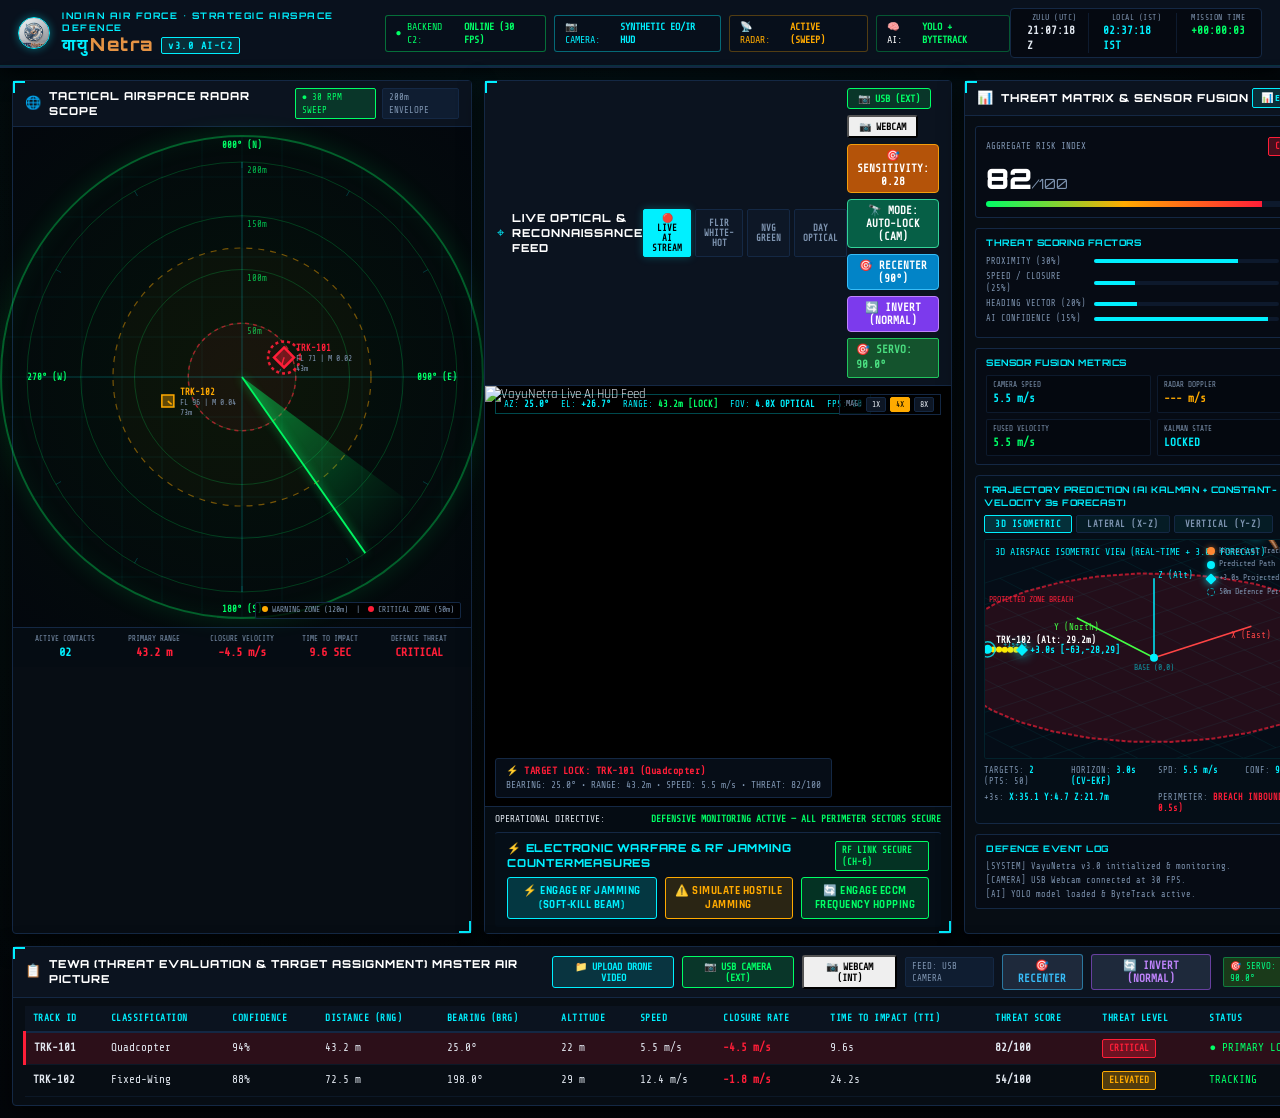
==== commit 1dac6d31: "feat(ai): Deploy 3-Tier Multi-Drone AI Ensemble (best.pt + drone_yolo_v1.pt + best_military_detector" ====
--- a/frontend/index.html
+++ b/frontend/index.html
@@ -138,6 +138,7 @@
         <div style="display: flex; align-items: center; gap: 6px; margin-left: auto; flex-wrap: wrap;">
           <button class="btn-source-ctrl btn-usb-act" id="btn-switch-usb1-top" onclick="switchVideoSource('1')" title="Switch to External USB Camera">📷 USB (EXT)</button>
           <button class="btn-source-ctrl btn-cam-act" id="btn-switch-usb0-top" onclick="switchVideoSource('0')" title="Switch to Built-in Laptop Webcam">📷 WEBCAM</button>
+          <button class="btn-source-ctrl" id="btn-conf-top" style="background: #b45309; border: 1px solid #f59e0b; color: #ffffff; font-weight: bold; font-size: 11px; padding: 4px 9px; cursor: pointer; border-radius: 4px;" onclick="cycleAiSensitivity()" title="Cycle AI Detection Sensitivity Threshold">🎯 SENSITIVITY: 0.28</button>
           <button class="btn-source-ctrl" id="btn-mode-top" style="background: #065f46; border: 1px solid #34d399; color: #ffffff; font-weight: bold; font-size: 11px; padding: 4px 9px; cursor: pointer; border-radius: 4px;" onclick="toggleGimbalMode()" title="Toggle Camera-Mounted Active Lock vs Stationary Pointer">🔭 MODE: AUTO-LOCK (CAM)</button>
           <button class="btn-source-ctrl" style="background: #0284c7; border: 1px solid #38bdf8; color: #ffffff; font-weight: bold; font-size: 11px; padding: 4px 9px; cursor: pointer; border-radius: 4px;" onclick="recenterServo()" title="Center Servo to 90 degrees">🎯 RECENTER (90°)</button>
           <button class="btn-source-ctrl" id="btn-invert-top" style="background: #7c3aed; border: 1px solid #c084fc; color: #ffffff; font-weight: bold; font-size: 11px; padding: 4px 9px; cursor: pointer; border-radius: 4px;" onclick="toggleInvertServo()" title="Click to reverse rotation direction">🔄 INVERT (NORMAL)</button>
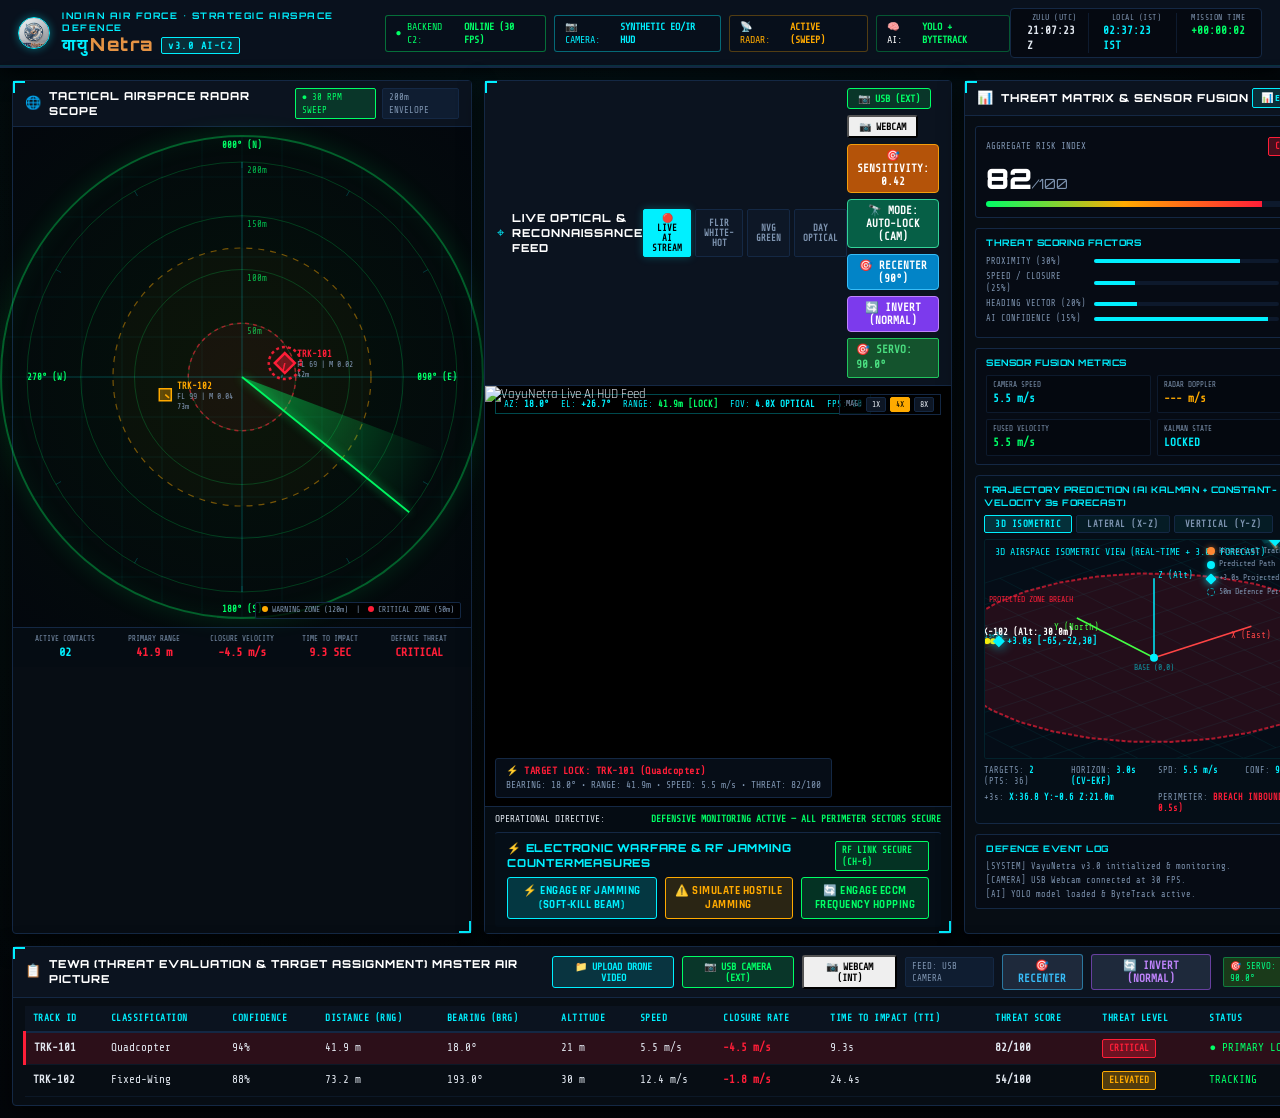
==== commit 36d1993f: "fix(ai): Eliminate false positive detections with aspect ratio filters, area limits, and balanced 0." ====
--- a/frontend/index.html
+++ b/frontend/index.html
@@ -138,7 +138,7 @@
         <div style="display: flex; align-items: center; gap: 6px; margin-left: auto; flex-wrap: wrap;">
           <button class="btn-source-ctrl btn-usb-act" id="btn-switch-usb1-top" onclick="switchVideoSource('1')" title="Switch to External USB Camera">📷 USB (EXT)</button>
           <button class="btn-source-ctrl btn-cam-act" id="btn-switch-usb0-top" onclick="switchVideoSource('0')" title="Switch to Built-in Laptop Webcam">📷 WEBCAM</button>
-          <button class="btn-source-ctrl" id="btn-conf-top" style="background: #b45309; border: 1px solid #f59e0b; color: #ffffff; font-weight: bold; font-size: 11px; padding: 4px 9px; cursor: pointer; border-radius: 4px;" onclick="cycleAiSensitivity()" title="Cycle AI Detection Sensitivity Threshold">🎯 SENSITIVITY: 0.28</button>
+          <button class="btn-source-ctrl" id="btn-conf-top" style="background: #b45309; border: 1px solid #f59e0b; color: #ffffff; font-weight: bold; font-size: 11px; padding: 4px 9px; cursor: pointer; border-radius: 4px;" onclick="cycleAiSensitivity()" title="Cycle AI Detection Sensitivity Threshold">🎯 SENSITIVITY: 0.42</button>
           <button class="btn-source-ctrl" id="btn-mode-top" style="background: #065f46; border: 1px solid #34d399; color: #ffffff; font-weight: bold; font-size: 11px; padding: 4px 9px; cursor: pointer; border-radius: 4px;" onclick="toggleGimbalMode()" title="Toggle Camera-Mounted Active Lock vs Stationary Pointer">🔭 MODE: AUTO-LOCK (CAM)</button>
           <button class="btn-source-ctrl" style="background: #0284c7; border: 1px solid #38bdf8; color: #ffffff; font-weight: bold; font-size: 11px; padding: 4px 9px; cursor: pointer; border-radius: 4px;" onclick="recenterServo()" title="Center Servo to 90 degrees">🎯 RECENTER (90°)</button>
           <button class="btn-source-ctrl" id="btn-invert-top" style="background: #7c3aed; border: 1px solid #c084fc; color: #ffffff; font-weight: bold; font-size: 11px; padding: 4px 9px; cursor: pointer; border-radius: 4px;" onclick="toggleInvertServo()" title="Click to reverse rotation direction">🔄 INVERT (NORMAL)</button>
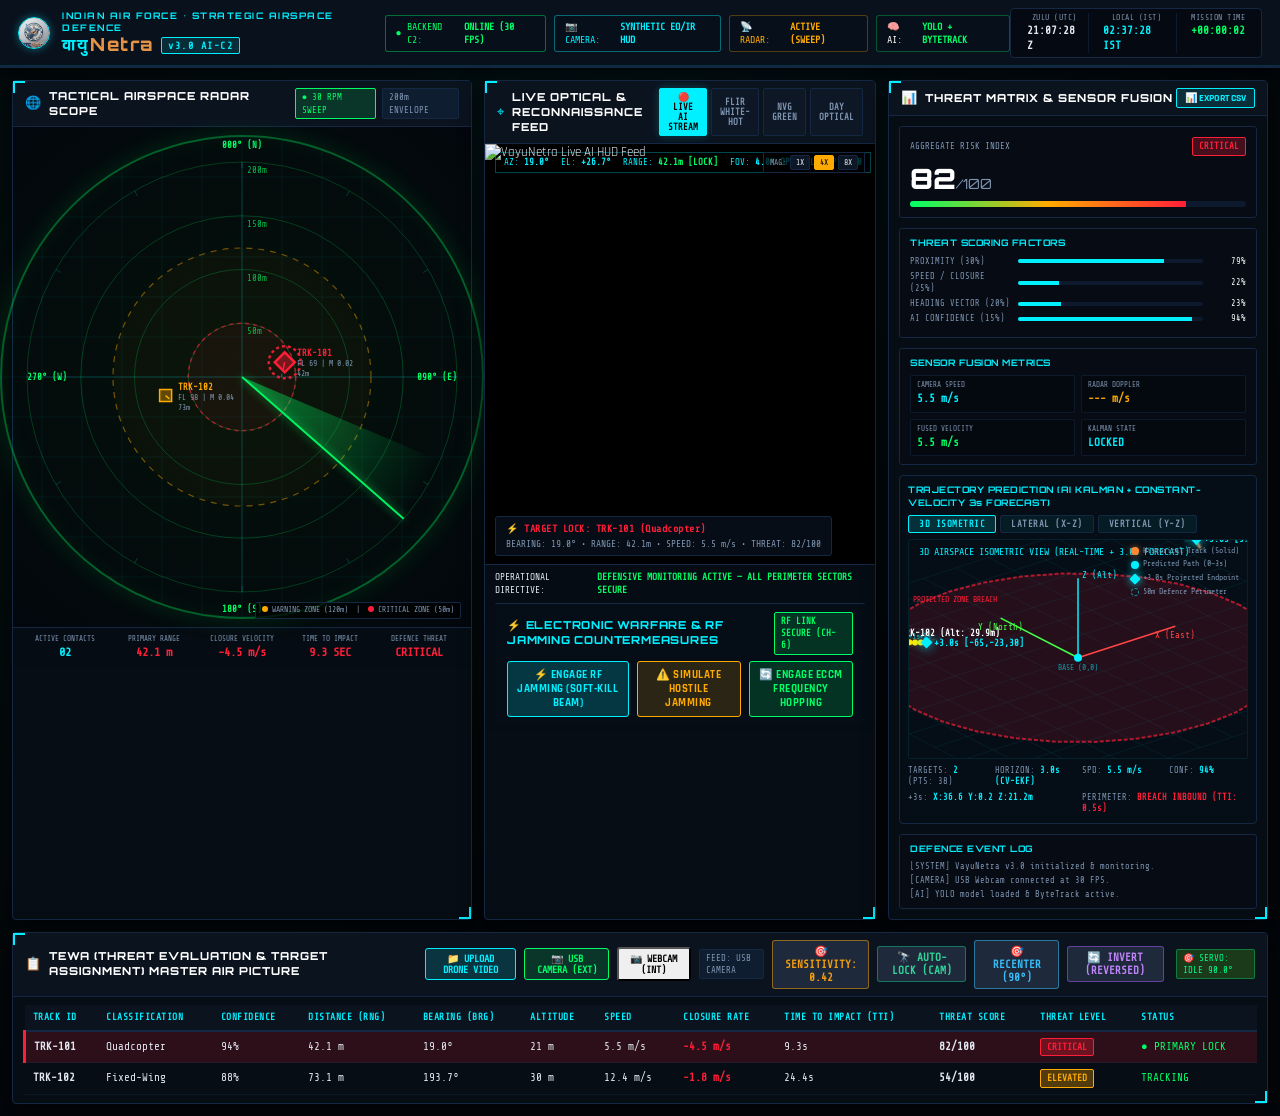
==== commit 87eafcc9: "fix(gimbal): Invert servo tracking direction by default and clean top header bar by consolidating co" ====
--- a/frontend/index.html
+++ b/frontend/index.html
@@ -134,16 +134,6 @@
           <button class="btn-vision-mode" id="mode-optical" onclick="setVisionMode('DAY_OPTICAL')">DAY OPTICAL</button>
         </div>
 
-        <!-- Dedicated Hardware Gimbal & Servo Toolbar -->
-        <div style="display: flex; align-items: center; gap: 6px; margin-left: auto; flex-wrap: wrap;">
-          <button class="btn-source-ctrl btn-usb-act" id="btn-switch-usb1-top" onclick="switchVideoSource('1')" title="Switch to External USB Camera">📷 USB (EXT)</button>
-          <button class="btn-source-ctrl btn-cam-act" id="btn-switch-usb0-top" onclick="switchVideoSource('0')" title="Switch to Built-in Laptop Webcam">📷 WEBCAM</button>
-          <button class="btn-source-ctrl" id="btn-conf-top" style="background: #b45309; border: 1px solid #f59e0b; color: #ffffff; font-weight: bold; font-size: 11px; padding: 4px 9px; cursor: pointer; border-radius: 4px;" onclick="cycleAiSensitivity()" title="Cycle AI Detection Sensitivity Threshold">🎯 SENSITIVITY: 0.42</button>
-          <button class="btn-source-ctrl" id="btn-mode-top" style="background: #065f46; border: 1px solid #34d399; color: #ffffff; font-weight: bold; font-size: 11px; padding: 4px 9px; cursor: pointer; border-radius: 4px;" onclick="toggleGimbalMode()" title="Toggle Camera-Mounted Active Lock vs Stationary Pointer">🔭 MODE: AUTO-LOCK (CAM)</button>
-          <button class="btn-source-ctrl" style="background: #0284c7; border: 1px solid #38bdf8; color: #ffffff; font-weight: bold; font-size: 11px; padding: 4px 9px; cursor: pointer; border-radius: 4px;" onclick="recenterServo()" title="Center Servo to 90 degrees">🎯 RECENTER (90°)</button>
-          <button class="btn-source-ctrl" id="btn-invert-top" style="background: #7c3aed; border: 1px solid #c084fc; color: #ffffff; font-weight: bold; font-size: 11px; padding: 4px 9px; cursor: pointer; border-radius: 4px;" onclick="toggleInvertServo()" title="Click to reverse rotation direction">🔄 INVERT (NORMAL)</button>
-          <span class="pill-mil" id="servo-status-badge-top" style="background: #14532d; color: #4ade80; border: 1px solid #22c55e; font-weight: bold; font-size: 11px; padding: 4px 8px;">🎯 SERVO: 90.0°</span>
-        </div>
       </div>
 
       <div class="optical-feed-container">
@@ -340,8 +330,10 @@
             📷 WEBCAM (INT)
           </button>
           <span class="pill-mil pill-active" id="current-stream-source-badge">FEED: USB CAMERA</span>
-          <button class="btn-source-ctrl" style="background: #1e293b; border: 1px solid #38bdf888; color: #38bdf8; font-size: 11px; padding: 4px 8px;" onclick="recenterServo()">🎯 RECENTER</button>
-          <button class="btn-source-ctrl" id="btn-invert-bottom" style="background: #1e293b; border: 1px solid #a855f788; color: #c084fc; font-size: 11px; padding: 4px 8px;" onclick="toggleInvertServo()">🔄 INVERT (NORMAL)</button>
+          <button class="btn-source-ctrl" id="btn-conf-bottom" style="background: #1e293b; border: 1px solid #f59e0b88; color: #f59e0b; font-size: 11px; padding: 4px 8px;" onclick="cycleAiSensitivity()" title="Cycle AI Detection Sensitivity Threshold">🎯 SENSITIVITY: 0.42</button>
+          <button class="btn-source-ctrl" id="btn-mode-bottom" style="background: #1e293b; border: 1px solid #10b98188; color: #34d399; font-size: 11px; padding: 4px 8px;" onclick="toggleGimbalMode()" title="Toggle Camera-Mounted vs Fixed Turret">🔭 AUTO-LOCK (CAM)</button>
+          <button class="btn-source-ctrl" style="background: #1e293b; border: 1px solid #38bdf888; color: #38bdf8; font-size: 11px; padding: 4px 8px;" onclick="recenterServo()">🎯 RECENTER (90°)</button>
+          <button class="btn-source-ctrl" id="btn-invert-bottom" style="background: #1e293b; border: 1px solid #a855f788; color: #c084fc; font-size: 11px; padding: 4px 8px;" onclick="toggleInvertServo()">🔄 INVERT (REVERSED)</button>
           <span class="pill-mil" id="servo-status-badge" style="background: #1a3a1a; color: #00ff88; border: 1px solid #00ff8855; margin-left: 4px;">🎯 SERVO: IDLE 90.0°</span>
         </div>
       </div>
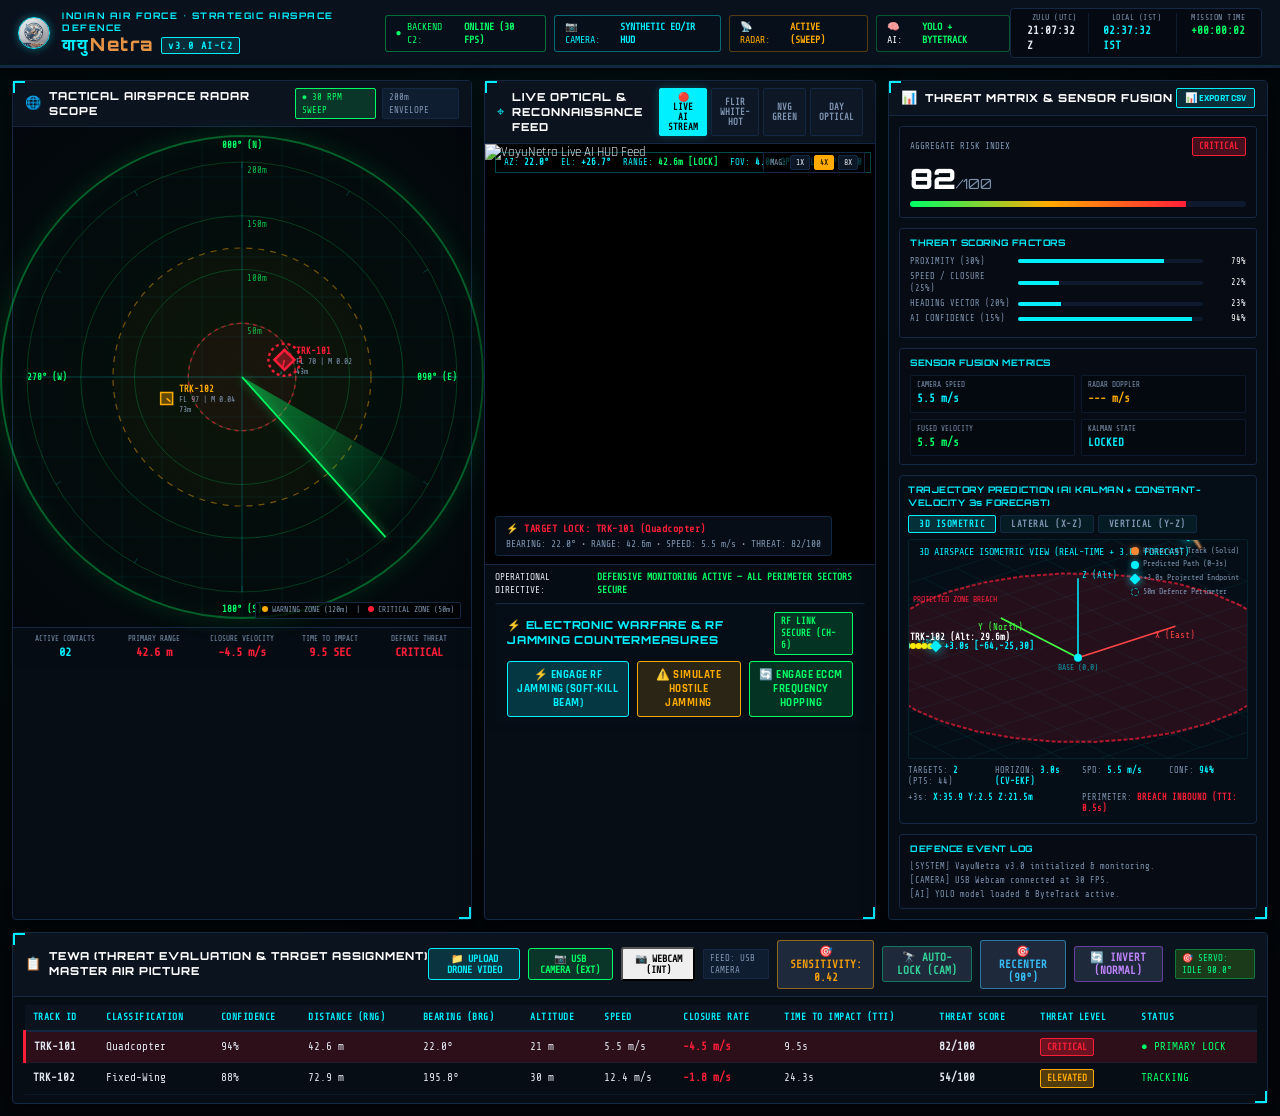
==== commit 7c741092: "fix(servo-tracker): robust serial reconnect, tune yolo sensitivity for screen detection, remove obst" ====
--- a/frontend/index.html
+++ b/frontend/index.html
@@ -333,7 +333,7 @@
           <button class="btn-source-ctrl" id="btn-conf-bottom" style="background: #1e293b; border: 1px solid #f59e0b88; color: #f59e0b; font-size: 11px; padding: 4px 8px;" onclick="cycleAiSensitivity()" title="Cycle AI Detection Sensitivity Threshold">🎯 SENSITIVITY: 0.42</button>
           <button class="btn-source-ctrl" id="btn-mode-bottom" style="background: #1e293b; border: 1px solid #10b98188; color: #34d399; font-size: 11px; padding: 4px 8px;" onclick="toggleGimbalMode()" title="Toggle Camera-Mounted vs Fixed Turret">🔭 AUTO-LOCK (CAM)</button>
           <button class="btn-source-ctrl" style="background: #1e293b; border: 1px solid #38bdf888; color: #38bdf8; font-size: 11px; padding: 4px 8px;" onclick="recenterServo()">🎯 RECENTER (90°)</button>
-          <button class="btn-source-ctrl" id="btn-invert-bottom" style="background: #1e293b; border: 1px solid #a855f788; color: #c084fc; font-size: 11px; padding: 4px 8px;" onclick="toggleInvertServo()">🔄 INVERT (REVERSED)</button>
+          <button class="btn-source-ctrl" id="btn-invert-bottom" style="background: #1e293b; border: 1px solid #a855f788; color: #c084fc; font-size: 11px; padding: 4px 8px;" onclick="toggleInvertServo()">🔄 INVERT (NORMAL)</button>
           <span class="pill-mil" id="servo-status-badge" style="background: #1a3a1a; color: #00ff88; border: 1px solid #00ff8855; margin-left: 4px;">🎯 SERVO: IDLE 90.0°</span>
         </div>
       </div>
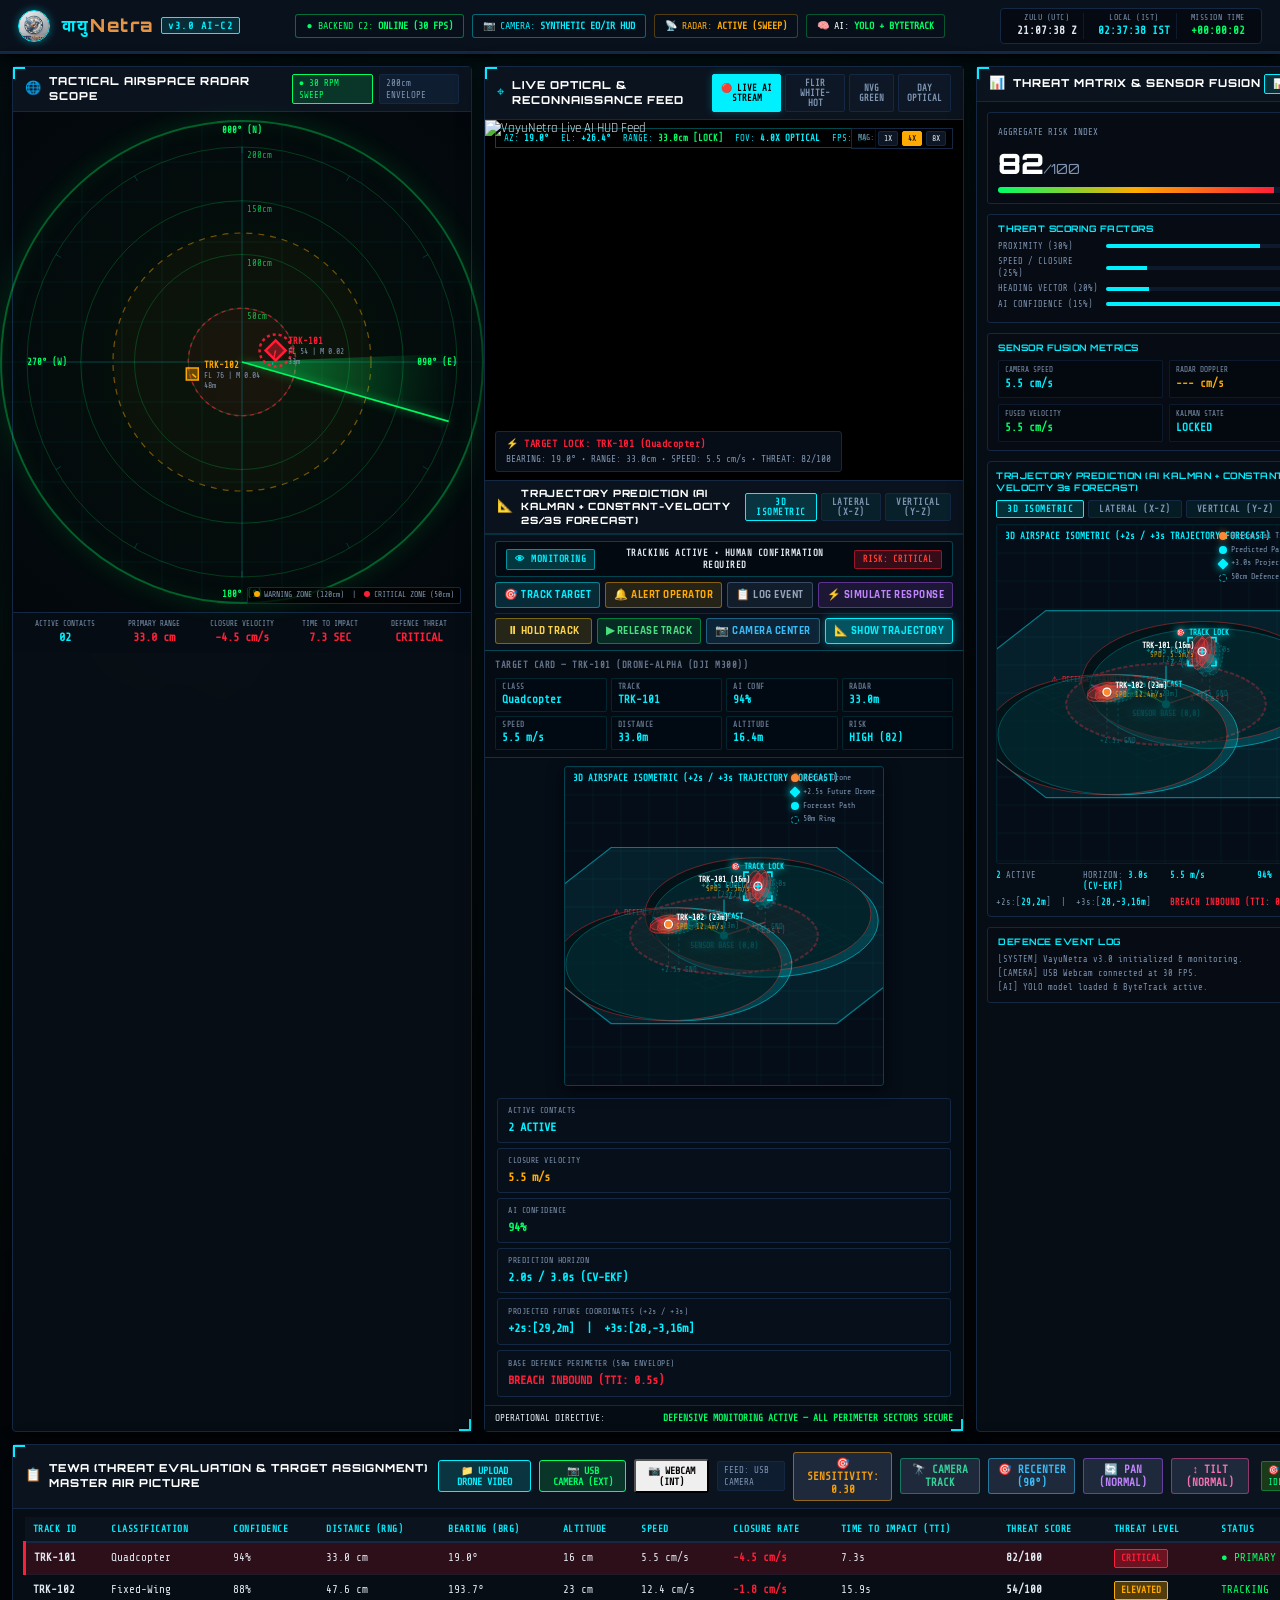
==== commit 21890c2e: "feat(c2): Implement Safe Operator Response Panel with decision-support toolbar and continuous teleme" ====
--- a/frontend/index.html
+++ b/frontend/index.html
@@ -4,10 +4,289 @@
   <meta charset="UTF-8">
   <meta name="viewport" content="width=device-width, initial-scale=1.0">
   <title>VayuNetra (वायुNetra) | AI Drone Detection &amp; Airspace Defence C2</title>
-  <link rel="stylesheet" href="styles.css?v=3.2">
+  <link rel="stylesheet" href="styles.css?v=4.0">
   <link rel="preconnect" href="https://fonts.googleapis.com">
-  <link rel="preconnect" href="https://fonts.gstatic.com" crossorigin>
+  <link rel="preconnect" href="https://fonts.gstatic.com">
   <link href="https://fonts.googleapis.com/css2?family=Share+Tech+Mono&family=Rajdhani:wght@500;600;700&family=Orbitron:wght@600;800;900&family=Inter:wght@400;500;600;700&display=swap" rel="stylesheet">
+  <style id="operator-panel-critical-styles">
+    /* GUARANTEED TACTICAL STYLING FOR OPERATOR RESPONSE PANEL (Bypasses all browser cache) */
+    .operator-response-toolbar {
+      display: flex !important;
+      flex-direction: column !important;
+      gap: 5px !important;
+      padding: 6px 10px !important;
+      background: rgba(8, 16, 28, 0.98) !important;
+      border-bottom: 1px solid rgba(0, 240, 255, 0.25) !important;
+      border-top: 1px solid rgba(0, 240, 255, 0.15) !important;
+      box-sizing: border-box !important;
+    }
+
+    .ops-status-banner {
+      display: flex !important;
+      align-items: center !important;
+      justify-content: space-between !important;
+      padding: 5px 10px !important;
+      background: rgba(4, 10, 18, 0.98) !important;
+      border: 1px solid rgba(0, 240, 255, 0.25) !important;
+      border-radius: 3px !important;
+      font-family: 'Share Tech Mono', monospace !important;
+      font-size: 9.5px !important;
+      transition: all 0.25s ease !important;
+      box-sizing: border-box !important;
+    }
+
+    .ops-status-badge {
+      font-weight: 800 !important;
+      padding: 3px 8px !important;
+      border-radius: 2px !important;
+      background: rgba(0, 240, 255, 0.2) !important;
+      color: #00f0ff !important;
+      border: 1px solid rgba(0, 240, 255, 0.5) !important;
+      letter-spacing: 0.5px !important;
+      white-space: nowrap !important;
+    }
+
+    .ops-status-badge.status-tracking {
+      background: rgba(255, 170, 0, 0.2) !important;
+      color: #ffaa00 !important;
+      border-color: rgba(255, 170, 0, 0.5) !important;
+    }
+
+    .ops-status-badge.status-alert {
+      background: rgba(255, 30, 56, 0.25) !important;
+      color: #ff3b30 !important;
+      border-color: rgba(255, 30, 56, 0.7) !important;
+      animation: opsAlertPulse 1s infinite alternate !important;
+    }
+
+    @keyframes opsAlertPulse {
+      from { box-shadow: 0 0 6px rgba(255, 30, 56, 0.4); }
+      to { box-shadow: 0 0 16px rgba(255, 30, 56, 0.9); }
+    }
+
+    .ops-status-text {
+      color: #e2e8f0 !important;
+      font-weight: 700 !important;
+      flex: 1 !important;
+      text-align: center !important;
+      letter-spacing: 0.5px !important;
+      padding: 0 8px !important;
+      font-size: 9px !important;
+    }
+
+    .ops-risk-badge {
+      font-weight: 700 !important;
+      padding: 3px 8px !important;
+      border-radius: 2px !important;
+      background: rgba(0, 255, 102, 0.15) !important;
+      color: #00ff66 !important;
+      border: 1px solid rgba(0, 255, 102, 0.35) !important;
+      font-size: 8.5px !important;
+      white-space: nowrap !important;
+    }
+
+    .ops-risk-badge.risk-elevated {
+      background: rgba(255, 170, 0, 0.18) !important;
+      color: #ffaa00 !important;
+      border-color: rgba(255, 170, 0, 0.45) !important;
+    }
+
+    .ops-risk-badge.risk-critical {
+      background: rgba(255, 30, 56, 0.2) !important;
+      color: #ff3b30 !important;
+      border-color: rgba(255, 30, 56, 0.5) !important;
+    }
+
+    .ops-action-row {
+      display: flex !important;
+      align-items: center !important;
+      gap: 5px !important;
+      flex-wrap: nowrap !important;
+      width: 100% !important;
+      box-sizing: border-box !important;
+    }
+
+    .ops-row-secondary {
+      border-top: 1px solid rgba(100, 120, 140, 0.2) !important;
+      padding-top: 4px !important;
+    }
+
+    /* TACTICAL CYBER BUTTONS */
+    .btn-ops {
+      font-family: 'Rajdhani', sans-serif !important;
+      font-size: 11px !important;
+      font-weight: 700 !important;
+      padding: 5px 8px !important;
+      border-radius: 3px !important;
+      cursor: pointer !important;
+      transition: all 0.18s ease !important;
+      white-space: nowrap !important;
+      flex: 1 !important;
+      text-align: center !important;
+      text-transform: uppercase !important;
+      letter-spacing: 0.5px !important;
+      outline: none !important;
+      box-sizing: border-box !important;
+      user-select: none !important;
+    }
+
+    .btn-ops-track {
+      background: rgba(0, 240, 255, 0.12) !important;
+      border: 1px solid rgba(0, 240, 255, 0.45) !important;
+      color: #00f0ff !important;
+    }
+    .btn-ops-track:hover {
+      background: rgba(0, 240, 255, 0.28) !important;
+      box-shadow: 0 0 10px rgba(0, 240, 255, 0.4) !important;
+    }
+    .btn-ops-track.active {
+      background: rgba(0, 240, 255, 0.35) !important;
+      border-color: #00f0ff !important;
+      box-shadow: 0 0 12px rgba(0, 240, 255, 0.5), inset 0 0 8px rgba(0, 240, 255, 0.4) !important;
+    }
+
+    .btn-ops-alert {
+      background: rgba(255, 170, 0, 0.12) !important;
+      border: 1px solid rgba(255, 170, 0, 0.45) !important;
+      color: #ffaa00 !important;
+    }
+    .btn-ops-alert:hover {
+      background: rgba(255, 170, 0, 0.28) !important;
+      box-shadow: 0 0 10px rgba(255, 170, 0, 0.4) !important;
+    }
+
+    .btn-ops-log {
+      background: rgba(100, 130, 170, 0.12) !important;
+      border: 1px solid rgba(100, 130, 170, 0.45) !important;
+      color: #94a3b8 !important;
+    }
+    .btn-ops-log:hover {
+      background: rgba(100, 130, 170, 0.28) !important;
+      color: #e2e8f0 !important;
+    }
+
+    .btn-ops-simulate {
+      background: rgba(168, 85, 247, 0.12) !important;
+      border: 1px solid rgba(168, 85, 247, 0.45) !important;
+      color: #c084fc !important;
+    }
+    .btn-ops-simulate:hover {
+      background: rgba(168, 85, 247, 0.28) !important;
+      box-shadow: 0 0 10px rgba(168, 85, 247, 0.4) !important;
+    }
+    .btn-ops-simulate.active {
+      background: rgba(168, 85, 247, 0.35) !important;
+      box-shadow: 0 0 14px rgba(168, 85, 247, 0.6) !important;
+      animation: opsSimPulse 1.2s infinite alternate !important;
+    }
+
+    @keyframes opsSimPulse {
+      from { border-color: rgba(168, 85, 247, 0.5); }
+      to { border-color: #c084fc; box-shadow: 0 0 16px rgba(168, 85, 247, 0.8); }
+    }
+
+    .btn-ops-hold {
+      background: rgba(255, 200, 0, 0.12) !important;
+      border: 1px solid rgba(255, 200, 0, 0.4) !important;
+      color: #fcd34d !important;
+    }
+    .btn-ops-hold:hover {
+      background: rgba(255, 200, 0, 0.28) !important;
+    }
+    .btn-ops-hold.active {
+      background: rgba(255, 200, 0, 0.35) !important;
+      border-color: #fcd34d !important;
+      box-shadow: 0 0 10px rgba(255, 200, 0, 0.5) !important;
+    }
+
+    .btn-ops-release {
+      background: rgba(0, 255, 102, 0.12) !important;
+      border: 1px solid rgba(0, 255, 102, 0.4) !important;
+      color: #4ade80 !important;
+    }
+    .btn-ops-release:hover {
+      background: rgba(0, 255, 102, 0.28) !important;
+    }
+
+    .btn-ops-camera {
+      background: rgba(56, 189, 248, 0.12) !important;
+      border: 1px solid rgba(56, 189, 248, 0.4) !important;
+      color: #38bdf8 !important;
+    }
+    .btn-ops-camera:hover {
+      background: rgba(56, 189, 248, 0.28) !important;
+    }
+
+    .btn-ops-trajectory {
+      background: rgba(0, 240, 255, 0.12) !important;
+      border: 1px solid rgba(0, 240, 255, 0.4) !important;
+      color: #00f0ff !important;
+    }
+    .btn-ops-trajectory:hover {
+      background: rgba(0, 240, 255, 0.28) !important;
+    }
+    .btn-ops-trajectory.active {
+      background: rgba(0, 240, 255, 0.3) !important;
+      border-color: #00f0ff !important;
+      box-shadow: 0 0 10px rgba(0, 240, 255, 0.4) !important;
+    }
+
+    /* TARGET CARD */
+    .ops-target-card {
+      padding: 5px 10px 7px !important;
+      background: rgba(6, 12, 20, 0.98) !important;
+      border-bottom: 1px solid rgba(0, 240, 255, 0.2) !important;
+      box-sizing: border-box !important;
+      transition: all 0.25s ease !important;
+    }
+
+    .ops-card-header {
+      margin-bottom: 4px !important;
+    }
+
+    .ops-card-title {
+      font-family: 'Share Tech Mono', monospace !important;
+      font-size: 9px !important;
+      font-weight: 800 !important;
+      color: #64748b !important;
+      letter-spacing: 0.5px !important;
+    }
+
+    .ops-card-grid {
+      display: grid !important;
+      grid-template-columns: repeat(4, 1fr) !important;
+      gap: 4px !important;
+    }
+
+    .ops-kv {
+      display: flex !important;
+      flex-direction: column !important;
+      padding: 3px 6px !important;
+      background: rgba(0, 10, 20, 0.7) !important;
+      border: 1px solid rgba(0, 240, 255, 0.12) !important;
+      border-radius: 2px !important;
+      box-sizing: border-box !important;
+    }
+
+    .ops-k {
+      font-family: 'Share Tech Mono', monospace !important;
+      font-size: 7.5px !important;
+      font-weight: 700 !important;
+      color: #64748b !important;
+      letter-spacing: 0.5px !important;
+      margin-bottom: 1px !important;
+    }
+
+    .ops-v {
+      font-family: 'Share Tech Mono', monospace !important;
+      font-size: 11px !important;
+      font-weight: 700 !important;
+      color: #00f0ff !important;
+      white-space: nowrap !important;
+      overflow: hidden !important;
+      text-overflow: ellipsis !important;
+    }
+  </style>
 </head>
 <body class="cinematic-command-center">
 
@@ -19,7 +298,6 @@
       <div class="iaf-emblem-wrap">
         <img src="vayu_netra_logo.jpg" alt="VayuNetra Logo" width="32" height="32" class="vayu-netra-logo-img" style="width:32px !important; height:32px !important; max-width:32px !important; max-height:32px !important; border-radius:50%; object-fit:cover; flex-shrink:0; border:1.5px solid #00f0ff; box-shadow:0 0 8px rgba(0,240,255,0.4); display:inline-block;">
         <div class="title-group">
-          <div class="command-motto">INDIAN AIR FORCE • STRATEGIC AIRSPACE DEFENCE</div>
           <h1 class="main-screen-title"><span class="brand-hi">वायु</span><span class="brand-en">Netra</span> <span class="badge-sector">v3.0 AI-C2</span></h1>
         </div>
       </div>
@@ -76,7 +354,7 @@
         </div>
         <div class="panel-pills">
           <span class="pill-mil pill-pulse">● 30 RPM SWEEP</span>
-          <span class="pill-mil">200m ENVELOPE</span>
+          <span class="pill-mil">200cm ENVELOPE</span>
         </div>
       </div>
 
@@ -88,8 +366,8 @@
           <div class="bearing-mark mark-s">180° (S)</div>
           <div class="bearing-mark mark-w">270° (W)</div>
           <div class="sam-legend-badge">
-            <span class="dot-sam-akash"></span> WARNING ZONE (120m) &nbsp;|&nbsp;
-            <span class="dot-sam-dew"></span> CRITICAL ZONE (50m)
+            <span class="dot-sam-akash"></span> WARNING ZONE (120cm) &nbsp;|&nbsp;
+            <span class="dot-sam-dew"></span> CRITICAL ZONE (50cm)
           </div>
         </div>
       </div>
@@ -102,11 +380,11 @@
         </div>
         <div class="strip-cell">
           <span class="sc-label">PRIMARY RANGE</span>
-          <span class="sc-val text-red" id="closest-range-val">--- m</span>
+          <span class="sc-val text-red" id="closest-range-val">--- cm</span>
         </div>
         <div class="strip-cell">
           <span class="sc-label">CLOSURE VELOCITY</span>
-          <span class="sc-val text-amber" id="max-closure-val">--- m/s</span>
+          <span class="sc-val text-amber" id="max-closure-val">--- cm/s</span>
         </div>
         <div class="strip-cell">
           <span class="sc-label">TIME TO IMPACT</span>
@@ -164,36 +442,140 @@
           <div class="laser-designator-box">
             <div class="designator-title" id="designation-title">⚡ TARGET STATUS: SCANNING AIRSPACE</div>
             <div class="designator-desc" id="designation-text">
-              NO ACTIVE HOSTILE IN PERIMETER • CONTINUOUS SENSOR MONITORING ACTIVE
-            </div>
-          </div>
-        </div>
-      </div>
-
-      <!-- Action Bar & RF Jamming Control Panel -->
+              NO ACTIVE TARGET IN PERIMETER • CONTINUOUS SENSOR MONITORING ACTIVE
+            </div>
+          </div>
+        </div>
+      </div>
+
+      <!-- 3D AI TRAJECTORY PREDICTION (SQUARE FORMAT BELOW CAMERA VIEW) -->
+      <div class="center-trajectory-card">
+        <div class="center-trajectory-header">
+          <div class="traj-title-group">
+            <span class="panel-icon">📐</span>
+            <h3>TRAJECTORY PREDICTION (AI KALMAN + CONSTANT-VELOCITY 2s/3s FORECAST)</h3>
+          </div>
+          <div class="traj-view-tabs">
+            <button class="traj-tab active" id="center-tab-3d" onclick="window.centerTrajViz && window.centerTrajViz.setView('3d')">3D ISOMETRIC</button>
+            <button class="traj-tab" id="center-tab-lateral" onclick="window.centerTrajViz && window.centerTrajViz.setView('lateral')">LATERAL (X-Z)</button>
+            <button class="traj-tab" id="center-tab-vertical" onclick="window.centerTrajViz && window.centerTrajViz.setView('vertical')">VERTICAL (Y-Z)</button>
+          </div>
+        </div>
+
+        <!-- OPERATOR RESPONSE PANEL (Decision-Support Only, No Physical Action) -->
+        <div class="operator-response-toolbar">
+          <!-- Row 1: Status Banner -->
+          <div class="ops-status-banner" id="ops-status-banner">
+            <span class="ops-status-badge" id="ops-status-badge">👁 MONITORING</span>
+            <span class="ops-status-text" id="ops-status-text">TRACKING ACTIVE • HUMAN CONFIRMATION REQUIRED</span>
+            <span class="ops-risk-badge" id="ops-risk-badge">RISK ASSESSMENT: MONITOR</span>
+          </div>
+
+          <!-- Row 2: Action Buttons (UI-only, non-physical) -->
+          <div class="ops-action-row">
+            <button type="button" class="btn-ops btn-ops-track" id="btn-track-target"
+              onclick="opsTrackTarget()" title="Lock UI display onto highest-priority track">
+              🎯 TRACK TARGET
+            </button>
+            <button type="button" class="btn-ops btn-ops-alert" id="btn-alert-operator"
+              onclick="opsAlertOperator()" title="Sound audible alert and highlight event log">
+              🔔 ALERT OPERATOR
+            </button>
+            <button type="button" class="btn-ops btn-ops-log" id="btn-log-event"
+              onclick="opsLogEvent()" title="Snapshot current target state to event log">
+              📋 LOG EVENT
+            </button>
+            <button type="button" class="btn-ops btn-ops-simulate" id="btn-simulate-response"
+              onclick="opsSimulateResponse()" title="Display simulated response state (NO PHYSICAL ACTION)">
+              ⚡ SIMULATE RESPONSE
+            </button>
+          </div>
+
+          <!-- Row 3: Track Control & View Buttons -->
+          <div class="ops-action-row ops-row-secondary">
+            <button type="button" class="btn-ops btn-ops-hold" id="btn-hold-track"
+              onclick="opsHoldTrack()" title="Freeze current track selection">
+              ⏸ HOLD TRACK
+            </button>
+            <button type="button" class="btn-ops btn-ops-release" id="btn-release-track"
+              onclick="opsReleaseTrack()" title="Resume auto-priority track selection">
+              ▶ RELEASE TRACK
+            </button>
+            <button type="button" class="btn-ops btn-ops-camera" id="btn-camera-center"
+              onclick="opsCameraCenter()" title="Send gimbal recenter command to origin">
+              📷 CAMERA CENTER
+            </button>
+            <button type="button" class="btn-ops btn-ops-trajectory active" id="btn-show-trajectory"
+              onclick="opsShowTrajectory()" title="Toggle 2s/3s trajectory forecast overlay">
+              📐 SHOW TRAJECTORY
+            </button>
+          </div>
+        </div>
+
+        <!-- Target Status Card (Compact, below toolbar) -->
+        <div class="ops-target-card" id="ops-target-card">
+          <div class="ops-card-header">
+            <span class="ops-card-title" id="ops-card-title">TARGET CARD — AWAITING TRACK</span>
+          </div>
+          <div class="ops-card-grid" id="ops-card-grid">
+            <div class="ops-kv"><span class="ops-k">CLASS</span><span class="ops-v" id="tc-class">—</span></div>
+            <div class="ops-kv"><span class="ops-k">TRACK</span><span class="ops-v" id="tc-track">—</span></div>
+            <div class="ops-kv"><span class="ops-k">AI CONF</span><span class="ops-v" id="tc-conf">—</span></div>
+            <div class="ops-kv"><span class="ops-k">RADAR</span><span class="ops-v" id="tc-radar">—</span></div>
+            <div class="ops-kv"><span class="ops-k">SPEED</span><span class="ops-v" id="tc-speed">—</span></div>
+            <div class="ops-kv"><span class="ops-k">DISTANCE</span><span class="ops-v" id="tc-distance">—</span></div>
+            <div class="ops-kv"><span class="ops-k">ALTITUDE</span><span class="ops-v" id="tc-altitude">—</span></div>
+            <div class="ops-kv"><span class="ops-k">RISK</span><span class="ops-v" id="tc-risk">—</span></div>
+          </div>
+        </div>
+
+        <div class="center-trajectory-body">
+          <!-- Square Canvas Container (Strict 1:1 Aspect Ratio) -->
+          <div class="center-traj-canvas-square-wrap">
+            <canvas id="centerTrajectoryCanvas" width="340" height="340"></canvas>
+            <div class="traj-legend">
+              <span class="legend-item"><span class="legend-dot leg-actual"></span> Active Drone</span>
+              <span class="legend-item"><span class="legend-dot leg-endpoint"></span> +2.5s Future Drone</span>
+              <span class="legend-item"><span class="legend-dot leg-predicted"></span> Forecast Path</span>
+              <span class="legend-item"><span class="legend-dot leg-perimeter"></span> 50m Ring</span>
+            </div>
+          </div>
+
+          <!-- Real-Time Kinematics & Prediction Telemetry -->
+          <div class="center-traj-telemetry-side">
+            <div class="c-telemetry-cell">
+              <span class="c-cell-label">ACTIVE CONTACTS</span>
+              <span class="c-cell-value text-cyan" id="center-traj-stat-targets">0</span>
+            </div>
+            <div class="c-telemetry-cell">
+              <span class="c-cell-label">CLOSURE VELOCITY</span>
+              <span class="c-cell-value text-amber" id="center-traj-stat-speed">0.0 m/s</span>
+            </div>
+            <div class="c-telemetry-cell">
+              <span class="c-cell-label">AI CONFIDENCE</span>
+              <span class="c-cell-value text-green" id="center-traj-stat-conf">92%</span>
+            </div>
+            <div class="c-telemetry-cell">
+              <span class="c-cell-label">PREDICTION HORIZON</span>
+              <span class="c-cell-value text-cyan">2.0s / 3.0s (CV-EKF)</span>
+            </div>
+            <div class="c-telemetry-cell cell-wide">
+              <span class="c-cell-label">PROJECTED FUTURE COORDINATES (+2s / +3s)</span>
+              <span class="c-cell-value text-cyan" id="center-traj-stat-pred">AWAITING TRACK</span>
+            </div>
+            <div class="c-telemetry-cell cell-wide">
+              <span class="c-cell-label">BASE DEFENCE PERIMETER (50m ENVELOPE)</span>
+              <span class="c-cell-value text-green" id="center-traj-stat-zone">SECURE (ALL SECTORS)</span>
+            </div>
+          </div>
+        </div>
+      </div>
+
+      <!-- Action Bar & Directive Strip -->
       <div class="clean-action-bar">
         <div class="directive-strip">
           <span>OPERATIONAL DIRECTIVE:</span>
           <strong class="text-green" id="directive-text">DEFENSIVE MONITORING ACTIVE — ALL PERIMETER SECTORS SECURE</strong>
-        </div>
-
-        <!-- Dedicated RF Jamming Control Options -->
-        <div class="rf-jamming-control-panel">
-          <div class="rf-panel-header">
-            <span class="rf-panel-title">⚡ ELECTRONIC WARFARE &amp; RF JAMMING COUNTERMEASURES</span>
-            <span class="rf-status-badge tag-secure" id="rf-control-status-badge">RF LINK SECURE (CH-6)</span>
-          </div>
-          <div class="rf-action-btn-group">
-            <button class="btn-rf-action btn-softkill" onclick="executeSoftKill()">
-              ⚡ ENGAGE RF JAMMING (SOFT-KILL BEAM)
-            </button>
-            <button class="btn-rf-action btn-jam-sim" id="btn-jam-sim-cam" onclick="toggleHostileJamming()">
-              ⚠️ SIMULATE HOSTILE JAMMING
-            </button>
-            <button class="btn-rf-action btn-eccm-hop" id="btn-eccm-hop-cam" onclick="executeEccmFrequencyHop()">
-              🔄 ENGAGE ECCM FREQUENCY HOPPING
-            </button>
-          </div>
         </div>
       </div>
     </section>
@@ -252,15 +634,15 @@
           <div class="fusion-metric-grid">
             <div class="f-metric-cell">
               <span class="f-label">CAMERA SPEED</span>
-              <span class="f-val text-cyan" id="metric-cam-spd">0.0 m/s</span>
+              <span class="f-val text-cyan" id="metric-cam-spd">0.0 cm/s</span>
             </div>
             <div class="f-metric-cell">
               <span class="f-label">RADAR DOPPLER</span>
-              <span class="f-val text-amber" id="metric-rad-spd">--- m/s</span>
+              <span class="f-val text-amber" id="metric-rad-spd">--- cm/s</span>
             </div>
             <div class="f-metric-cell">
               <span class="f-label">FUSED VELOCITY</span>
-              <span class="f-val text-green" id="metric-fused-spd">0.0 m/s</span>
+              <span class="f-val text-green" id="metric-fused-spd">0.0 cm/s</span>
             </div>
             <div class="f-metric-cell">
               <span class="f-label">KALMAN STATE</span>
@@ -268,6 +650,7 @@
             </div>
           </div>
         </div>
+
 
         <!-- TRAJECTORY PREDICTION VISUALIZATION -->
         <div class="trajectory-viz-box">
@@ -278,18 +661,18 @@
             <button class="traj-tab" id="tab-vertical" onclick="window.trajViz && window.trajViz.setView('vertical')">VERTICAL (Y-Z)</button>
           </div>
           <div class="traj-canvas-wrap">
-            <canvas id="trajectoryCanvas" width="480" height="260"></canvas>
+            <canvas id="trajectoryCanvas" width="480" height="340"></canvas>
             <div class="traj-legend">
               <span class="legend-item"><span class="legend-dot leg-actual"></span> Historical Track (Solid)</span>
               <span class="legend-item"><span class="legend-dot leg-predicted"></span> Predicted Path (0–3s)</span>
               <span class="legend-item"><span class="legend-dot leg-endpoint"></span> +3.0s Projected Endpoint</span>
-              <span class="legend-item"><span class="legend-dot leg-perimeter"></span> 50m Defence Perimeter</span>
+              <span class="legend-item"><span class="legend-dot leg-perimeter"></span> 50cm Defence Perimeter</span>
             </div>
           </div>
           <div class="traj-stats-grid">
             <span class="traj-stat" id="traj-stat-points">TARGETS: <strong>0</strong></span>
             <span class="traj-stat" id="traj-stat-horizon">HORIZON: <strong>3.0s (CV-EKF)</strong></span>
-            <span class="traj-stat" id="traj-stat-speed">SPD: <strong>-- m/s</strong></span>
+            <span class="traj-stat" id="traj-stat-speed">SPD: <strong>-- cm/s</strong></span>
             <span class="traj-stat" id="traj-stat-confidence">CONF: <strong>--%</strong></span>
             <span class="traj-stat traj-stat-wide" id="traj-stat-pred3s">+3s: <strong>AWAITING TRACK</strong></span>
             <span class="traj-stat traj-stat-wide" id="traj-stat-zone">PERIMETER: <strong style="color:#00ff66;">SECURE</strong></span>
@@ -330,10 +713,11 @@
             📷 WEBCAM (INT)
           </button>
           <span class="pill-mil pill-active" id="current-stream-source-badge">FEED: USB CAMERA</span>
-          <button class="btn-source-ctrl" id="btn-conf-bottom" style="background: #1e293b; border: 1px solid #f59e0b88; color: #f59e0b; font-size: 11px; padding: 4px 8px;" onclick="cycleAiSensitivity()" title="Cycle AI Detection Sensitivity Threshold">🎯 SENSITIVITY: 0.42</button>
-          <button class="btn-source-ctrl" id="btn-mode-bottom" style="background: #1e293b; border: 1px solid #10b98188; color: #34d399; font-size: 11px; padding: 4px 8px;" onclick="toggleGimbalMode()" title="Toggle Camera-Mounted vs Fixed Turret">🔭 AUTO-LOCK (CAM)</button>
+          <button class="btn-source-ctrl" id="btn-conf-bottom" style="background: #1e293b; border: 1px solid #f59e0b88; color: #f59e0b; font-size: 11px; padding: 4px 8px;" onclick="cycleAiSensitivity()" title="Cycle AI Detection Sensitivity Threshold">🎯 SENSITIVITY: 0.30</button>
+          <button class="btn-source-ctrl" id="btn-mode-bottom" style="background: #1e293b; border: 1px solid #10b98188; color: #34d399; font-size: 11px; padding: 4px 8px;" onclick="toggleGimbalMode()" title="Toggle Camera-Mounted vs Fixed Turret">🔭 CAMERA TRACK</button>
           <button class="btn-source-ctrl" style="background: #1e293b; border: 1px solid #38bdf888; color: #38bdf8; font-size: 11px; padding: 4px 8px;" onclick="recenterServo()">🎯 RECENTER (90°)</button>
-          <button class="btn-source-ctrl" id="btn-invert-bottom" style="background: #1e293b; border: 1px solid #a855f788; color: #c084fc; font-size: 11px; padding: 4px 8px;" onclick="toggleInvertServo()">🔄 INVERT (NORMAL)</button>
+          <button class="btn-source-ctrl" id="btn-invert-bottom" style="background: #1e293b; border: 1px solid #a855f788; color: #c084fc; font-size: 11px; padding: 4px 8px;" onclick="toggleInvertServo()">🔄 PAN (NORMAL)</button>
+          <button class="btn-source-ctrl" id="btn-invert-tilt-bottom" style="background: #1e293b; border: 1px solid #ec489988; color: #f472b6; font-size: 11px; padding: 4px 8px;" onclick="toggleInvertTiltServo()" title="Toggle Vertical Tilt Direction">↕️ TILT (NORMAL)</button>
           <span class="pill-mil" id="servo-status-badge" style="background: #1a3a1a; color: #00ff88; border: 1px solid #00ff8855; margin-left: 4px;">🎯 SERVO: IDLE 90.0°</span>
         </div>
       </div>
@@ -374,9 +758,9 @@
   </main>
 
   <!-- JAVASCRIPT MODULES -->
-  <script src="js/radar_scope.js?v=3.3"></script>
-  <script src="js/optical_hud.js?v=3.3"></script>
-  <script src="js/trajectory_viz.js?v=3.3"></script>
-  <script src="app.js?v=3.3"></script>
+  <script src="js/radar_scope.js?v=4.0"></script>
+  <script src="js/optical_hud.js?v=4.0"></script>
+  <script src="js/trajectory_viz.js?v=4.0"></script>
+  <script src="app.js?v=4.0"></script>
 </body>
 </html>
--- a/frontend/styles.css
+++ b/frontend/styles.css
@@ -441,7 +441,8 @@
   display: flex;
   justify-content: center;
   align-items: center;
-  min-height: 420px;
+  min-height: 360px;
+  max-height: 420px;
   overflow: hidden;
 }
 
@@ -962,7 +963,7 @@
 .traj-canvas-wrap {
   position: relative;
   width: 100%;
-  height: 220px;
+  height: 340px;
   background: rgba(4, 10, 20, 0.8);
   border: 1px solid rgba(0, 240, 255, 0.1);
   border-radius: 3px;
@@ -1042,3 +1043,365 @@
   max-height: 60px;
   overflow-y: auto;
 }
+
+.leg-endpoint-2s {
+  background: #ffea00;
+  transform: rotate(45deg);
+  border-radius: 1px;
+  box-shadow: 0 0 6px rgba(255, 234, 0, 0.8);
+}
+
+/* ==========================================================================
+   CENTER SQUARE TRAJECTORY PREDICTION (BELOW CAMERA VIEW)
+   ========================================================================== */
+
+.center-trajectory-card {
+  background: rgba(6, 14, 24, 0.98);
+  border-top: 1px solid var(--border-mil);
+  display: flex;
+  flex-direction: column;
+}
+
+.center-trajectory-header {
+  display: flex;
+  justify-content: space-between;
+  align-items: center;
+  padding: 6px 12px;
+  background: rgba(10, 18, 30, 0.95);
+  border-bottom: 1px solid var(--border-mil);
+}
+
+.traj-title-group {
+  display: flex;
+  align-items: center;
+  gap: 8px;
+}
+
+.traj-title-group h3 {
+  font-family: var(--font-stencil);
+  font-size: 10px;
+  font-weight: 800;
+  color: #fff;
+  letter-spacing: 0.8px;
+  text-transform: uppercase;
+}
+
+.center-trajectory-body {
+  display: flex;
+  flex-wrap: wrap;
+  align-items: center;
+  justify-content: center;
+  gap: 12px;
+  padding: 8px 12px;
+  max-width: 100%;
+  overflow: hidden;
+}
+
+/* Pure Square (1:1) Canvas Wrap without edge cutting */
+.center-traj-canvas-square-wrap {
+  position: relative;
+  width: 320px;
+  max-width: 100%;
+  aspect-ratio: 1 / 1;
+  flex-shrink: 0;
+  background: rgba(4, 10, 20, 0.9);
+  border: 1px solid rgba(0, 240, 255, 0.25);
+  border-radius: 4px;
+  overflow: hidden;
+  box-shadow: inset 0 0 20px rgba(0, 240, 255, 0.05), 0 4px 16px rgba(0, 0, 0, 0.6);
+}
+
+.center-traj-canvas-square-wrap canvas {
+  width: 100%;
+  height: 100%;
+  display: block;
+}
+
+.center-traj-telemetry-side {
+  display: flex;
+  flex-direction: column;
+  justify-content: space-between;
+  flex: 1 1 170px;
+  gap: 5px;
+  min-width: 150px;
+}
+
+.c-telemetry-cell {
+  background: rgba(8, 16, 28, 0.85);
+  border: 1px solid var(--border-mil);
+  border-radius: 3px;
+  padding: 7px 10px;
+  display: flex;
+  flex-direction: column;
+  gap: 2px;
+}
+
+.c-telemetry-cell.cell-wide {
+  padding: 8px 10px;
+}
+
+.c-cell-label {
+  font-family: var(--font-mono);
+  font-size: 8px;
+  color: var(--text-dim);
+  letter-spacing: 0.5px;
+}
+
+.c-cell-value {
+  font-family: var(--font-mono);
+  font-size: 12px;
+  font-weight: 700;
+}
+
+@media (max-width: 900px) {
+  .center-trajectory-body {
+    flex-direction: column;
+    align-items: center;
+  }
+  .center-traj-telemetry-side {
+    width: 100%;
+    display: grid;
+    grid-template-columns: repeat(2, 1fr);
+  }
+  .c-telemetry-cell.cell-wide {
+    grid-column: span 2;
+  }
+}
+
+/* ==========================================================================
+   OPERATOR RESPONSE PANEL (Decision-Support Only)
+   ========================================================================== */
+
+.operator-response-toolbar {
+  display: flex;
+  flex-direction: column;
+  gap: 4px;
+  padding: 6px 10px;
+  background: rgba(10, 18, 30, 0.95);
+  border-bottom: 1px solid var(--border-mil);
+}
+
+.ops-status-banner {
+  display: flex;
+  align-items: center;
+  justify-content: space-between;
+  padding: 4px 10px;
+  background: rgba(6, 12, 20, 0.98);
+  border: 1px solid rgba(0, 240, 255, 0.15);
+  border-radius: 3px;
+  font-family: var(--font-mono);
+  font-size: 9px;
+}
+
+.ops-status-badge {
+  font-weight: 800;
+  padding: 2px 6px;
+  border-radius: 2px;
+  background: rgba(0, 240, 255, 0.2);
+  color: #00f0ff;
+  border: 1px solid rgba(0, 240, 255, 0.4);
+}
+
+.ops-status-badge.status-tracking {
+  background: rgba(255, 170, 0, 0.2);
+  color: #ffaa00;
+  border-color: rgba(255, 170, 0, 0.4);
+}
+
+.ops-status-badge.status-alert {
+  background: rgba(255, 30, 56, 0.2);
+  color: #ff4444;
+  border-color: rgba(255, 30, 56, 0.4);
+}
+
+.ops-status-text {
+  color: #e2e8f0;
+  font-weight: 700;
+  flex: 1;
+  text-align: center;
+}
+
+.ops-risk-badge {
+  font-weight: 700;
+  padding: 2px 6px;
+  border-radius: 2px;
+  background: rgba(0, 255, 102, 0.15);
+  color: #00ff66;
+  border: 1px solid rgba(0, 255, 102, 0.3);
+  font-size: 8px;
+}
+
+.ops-risk-badge.risk-elevated {
+  background: rgba(255, 170, 0, 0.15);
+  color: #ffaa00;
+  border-color: rgba(255, 170, 0, 0.3);
+}
+
+.ops-risk-badge.risk-critical {
+  background: rgba(255, 30, 56, 0.15);
+  color: #ff4444;
+  border-color: rgba(255, 30, 56, 0.3);
+}
+
+.ops-action-row {
+  display: flex;
+  align-items: center;
+  gap: 5px;
+  flex-wrap: wrap;
+}
+
+.ops-row-secondary {
+  border-top: 1px solid rgba(100, 120, 140, 0.15);
+  padding-top: 4px;
+}
+
+.btn-ops {
+  font-family: var(--font-title);
+  font-size: 10.5px;
+  font-weight: 700;
+  padding: 4px 9px;
+  border-radius: 3px;
+  cursor: pointer;
+  transition: all 0.15s ease;
+  white-space: nowrap;
+  flex: 1;
+  text-align: center;
+}
+
+.btn-ops-track {
+  background: rgba(0, 240, 255, 0.12);
+  border: 1px solid rgba(0, 240, 255, 0.4);
+  color: #00f0ff;
+}
+.btn-ops-track:hover {
+  background: rgba(0, 240, 255, 0.3);
+  box-shadow: 0 0 10px rgba(0, 240, 255, 0.3);
+}
+.btn-ops-track.active {
+  background: rgba(0, 240, 255, 0.3);
+  box-shadow: inset 0 0 8px rgba(0, 240, 255, 0.3);
+}
+
+.btn-ops-alert {
+  background: rgba(255, 170, 0, 0.12);
+  border: 1px solid rgba(255, 170, 0, 0.4);
+  color: #ffaa00;
+}
+.btn-ops-alert:hover {
+  background: rgba(255, 170, 0, 0.3);
+  box-shadow: 0 0 10px rgba(255, 170, 0, 0.3);
+}
+
+.btn-ops-log {
+  background: rgba(100, 130, 170, 0.12);
+  border: 1px solid rgba(100, 130, 170, 0.4);
+  color: #94a3b8;
+}
+.btn-ops-log:hover {
+  background: rgba(100, 130, 170, 0.3);
+  color: #e2e8f0;
+}
+
+.btn-ops-simulate {
+  background: rgba(138, 43, 226, 0.12);
+  border: 1px solid rgba(138, 43, 226, 0.4);
+  color: #b78cff;
+}
+.btn-ops-simulate:hover {
+  background: rgba(138, 43, 226, 0.3);
+  box-shadow: 0 0 10px rgba(138, 43, 226, 0.3);
+}
+
+.btn-ops-hold {
+  background: rgba(255, 200, 0, 0.12);
+  border: 1px solid rgba(255, 200, 0, 0.35);
+  color: #fcd34d;
+}
+.btn-ops-hold:hover {
+  background: rgba(255, 200, 0, 0.25);
+}
+.btn-ops-hold.active {
+  background: rgba(255, 200, 0, 0.3);
+  box-shadow: inset 0 0 8px rgba(255, 200, 0, 0.3);
+}
+
+.btn-ops-release {
+  background: rgba(0, 255, 102, 0.12);
+  border: 1px solid rgba(0, 255, 102, 0.35);
+  color: #4ade80;
+}
+.btn-ops-release:hover {
+  background: rgba(0, 255, 102, 0.25);
+}
+
+.btn-ops-camera {
+  background: rgba(56, 189, 248, 0.12);
+  border: 1px solid rgba(56, 189, 248, 0.35);
+  color: #38bdf8;
+}
+.btn-ops-camera:hover {
+  background: rgba(56, 189, 248, 0.25);
+}
+
+.btn-ops-trajectory {
+  background: rgba(0, 240, 255, 0.12);
+  border: 1px solid rgba(0, 240, 255, 0.35);
+  color: #00f0ff;
+}
+.btn-ops-trajectory:hover {
+  background: rgba(0, 240, 255, 0.25);
+}
+.btn-ops-trajectory.active {
+  background: rgba(0, 240, 255, 0.3);
+  box-shadow: inset 0 0 8px rgba(0, 240, 255, 0.3);
+}
+
+/* Target Status Card */
+.ops-target-card {
+  padding: 4px 10px 6px;
+  background: rgba(6, 12, 20, 0.98);
+  border-bottom: 1px solid var(--border-mil);
+}
+
+.ops-card-header {
+  margin-bottom: 3px;
+}
+
+.ops-card-title {
+  font-family: var(--font-mono);
+  font-size: 8.5px;
+  font-weight: 800;
+  color: var(--text-dim);
+  letter-spacing: 0.5px;
+}
+
+.ops-card-grid {
+  display: grid;
+  grid-template-columns: repeat(4, 1fr);
+  gap: 3px;
+}
+
+.ops-kv {
+  display: flex;
+  flex-direction: column;
+  padding: 2px 4px;
+  background: rgba(0, 10, 20, 0.6);
+  border: 1px solid rgba(0, 240, 255, 0.08);
+  border-radius: 2px;
+}
+
+.ops-k {
+  font-family: var(--font-mono);
+  font-size: 7px;
+  font-weight: 700;
+  color: var(--text-dim);
+  letter-spacing: 0.5px;
+}
+
+.ops-v {
+  font-family: var(--font-mono);
+  font-size: 11px;
+  font-weight: 700;
+  color: #00f0ff;
+}
+
